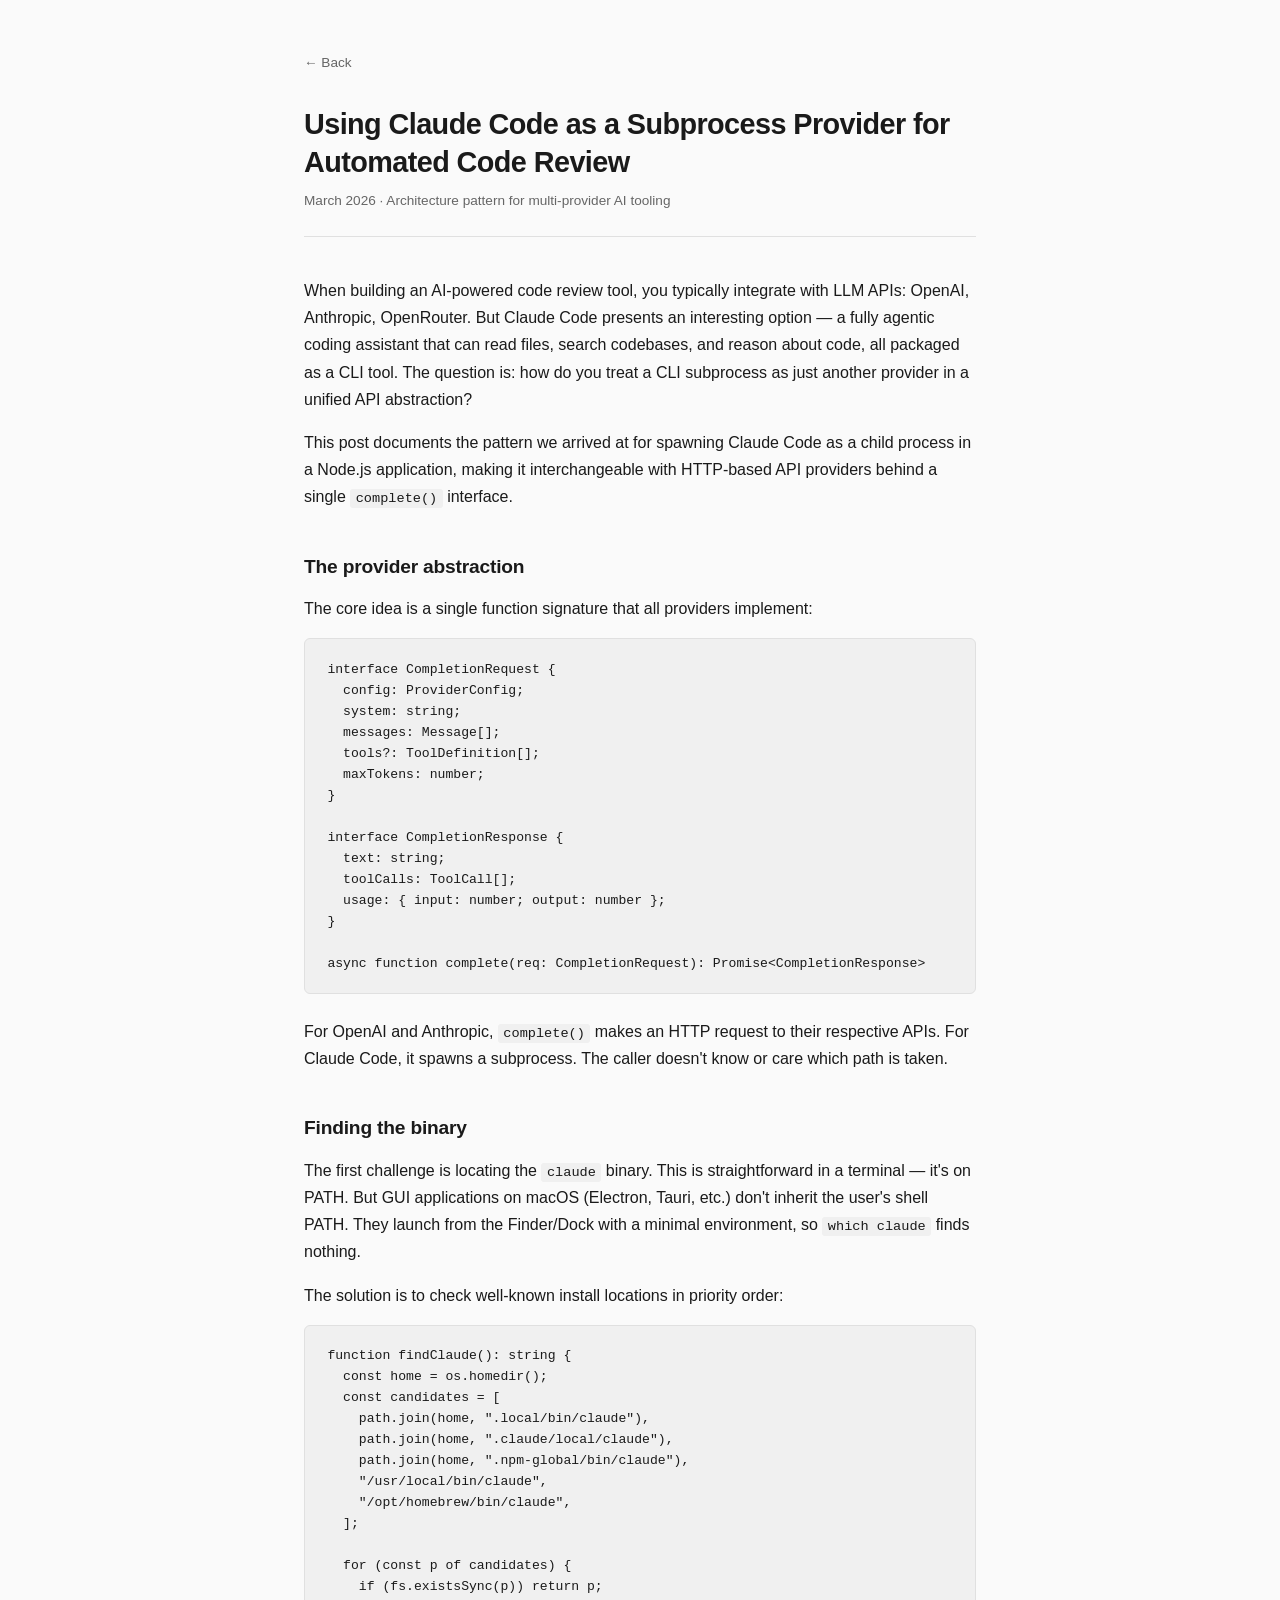
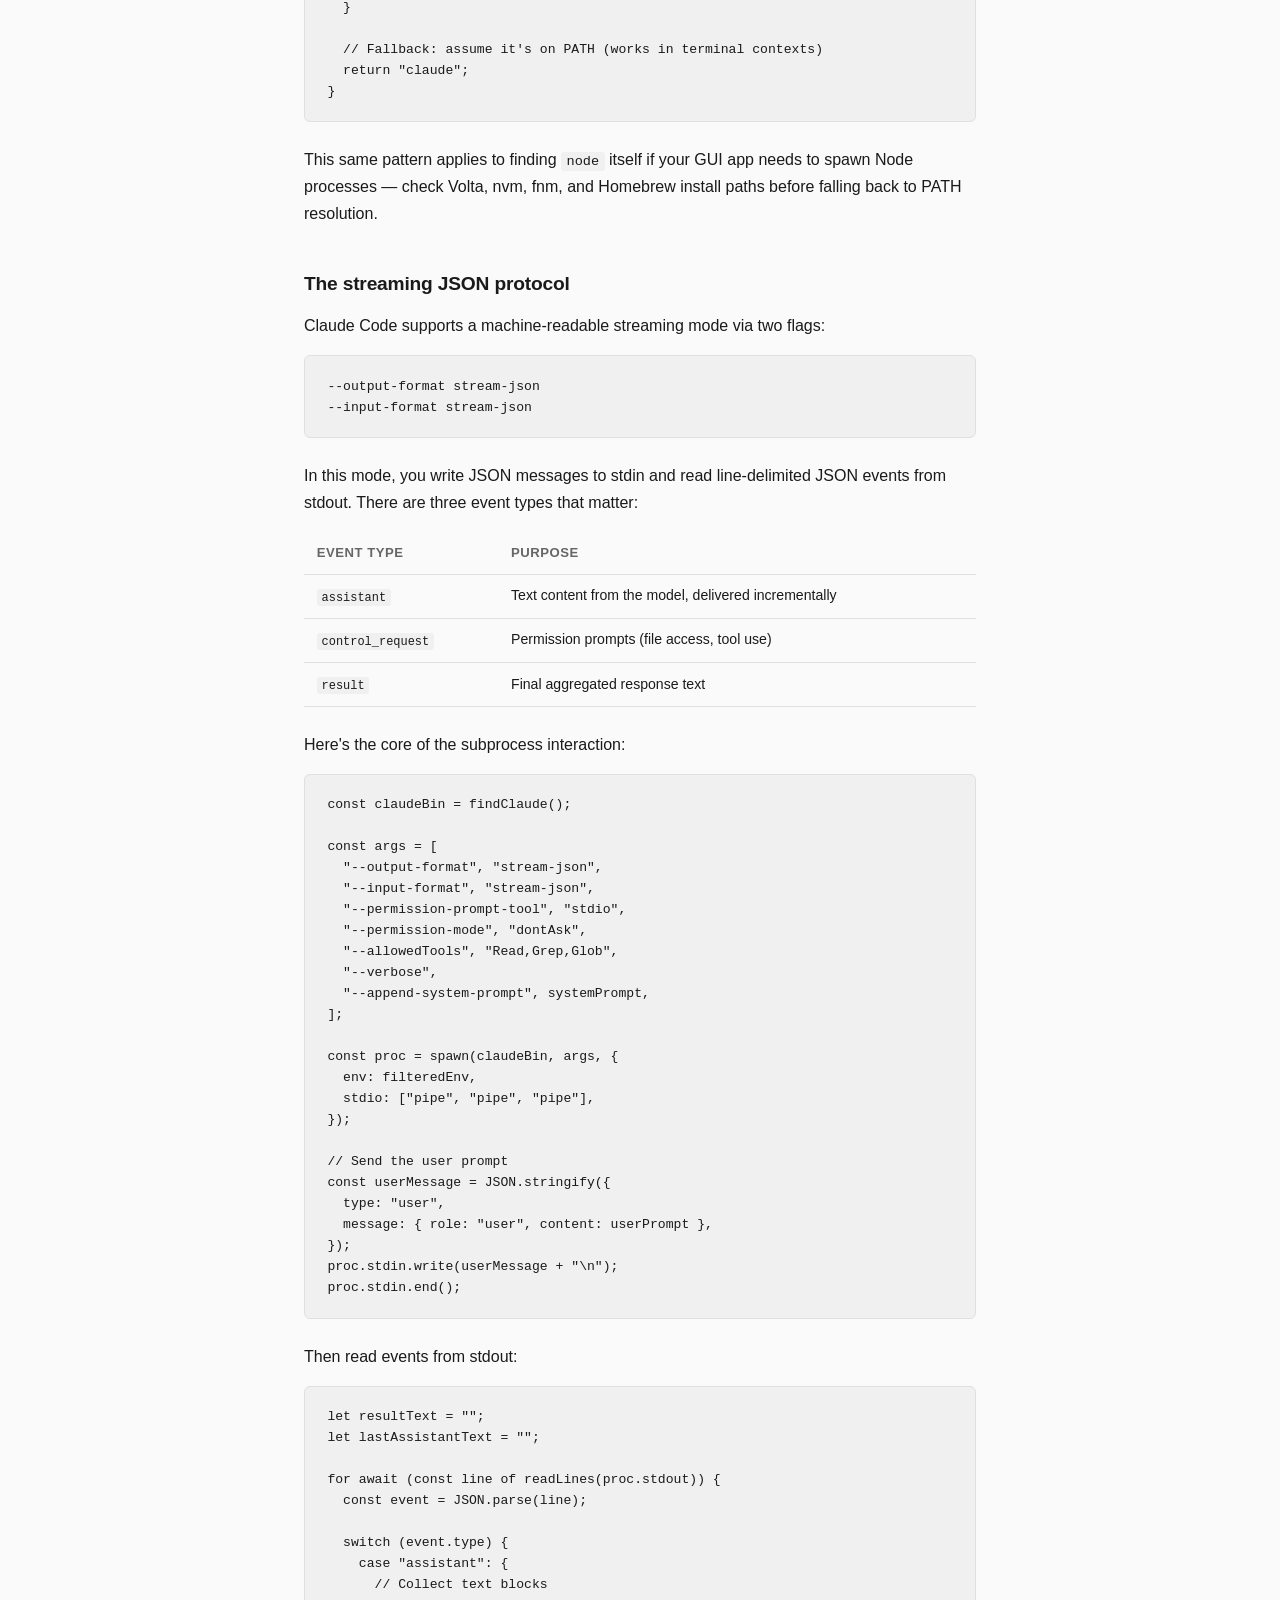
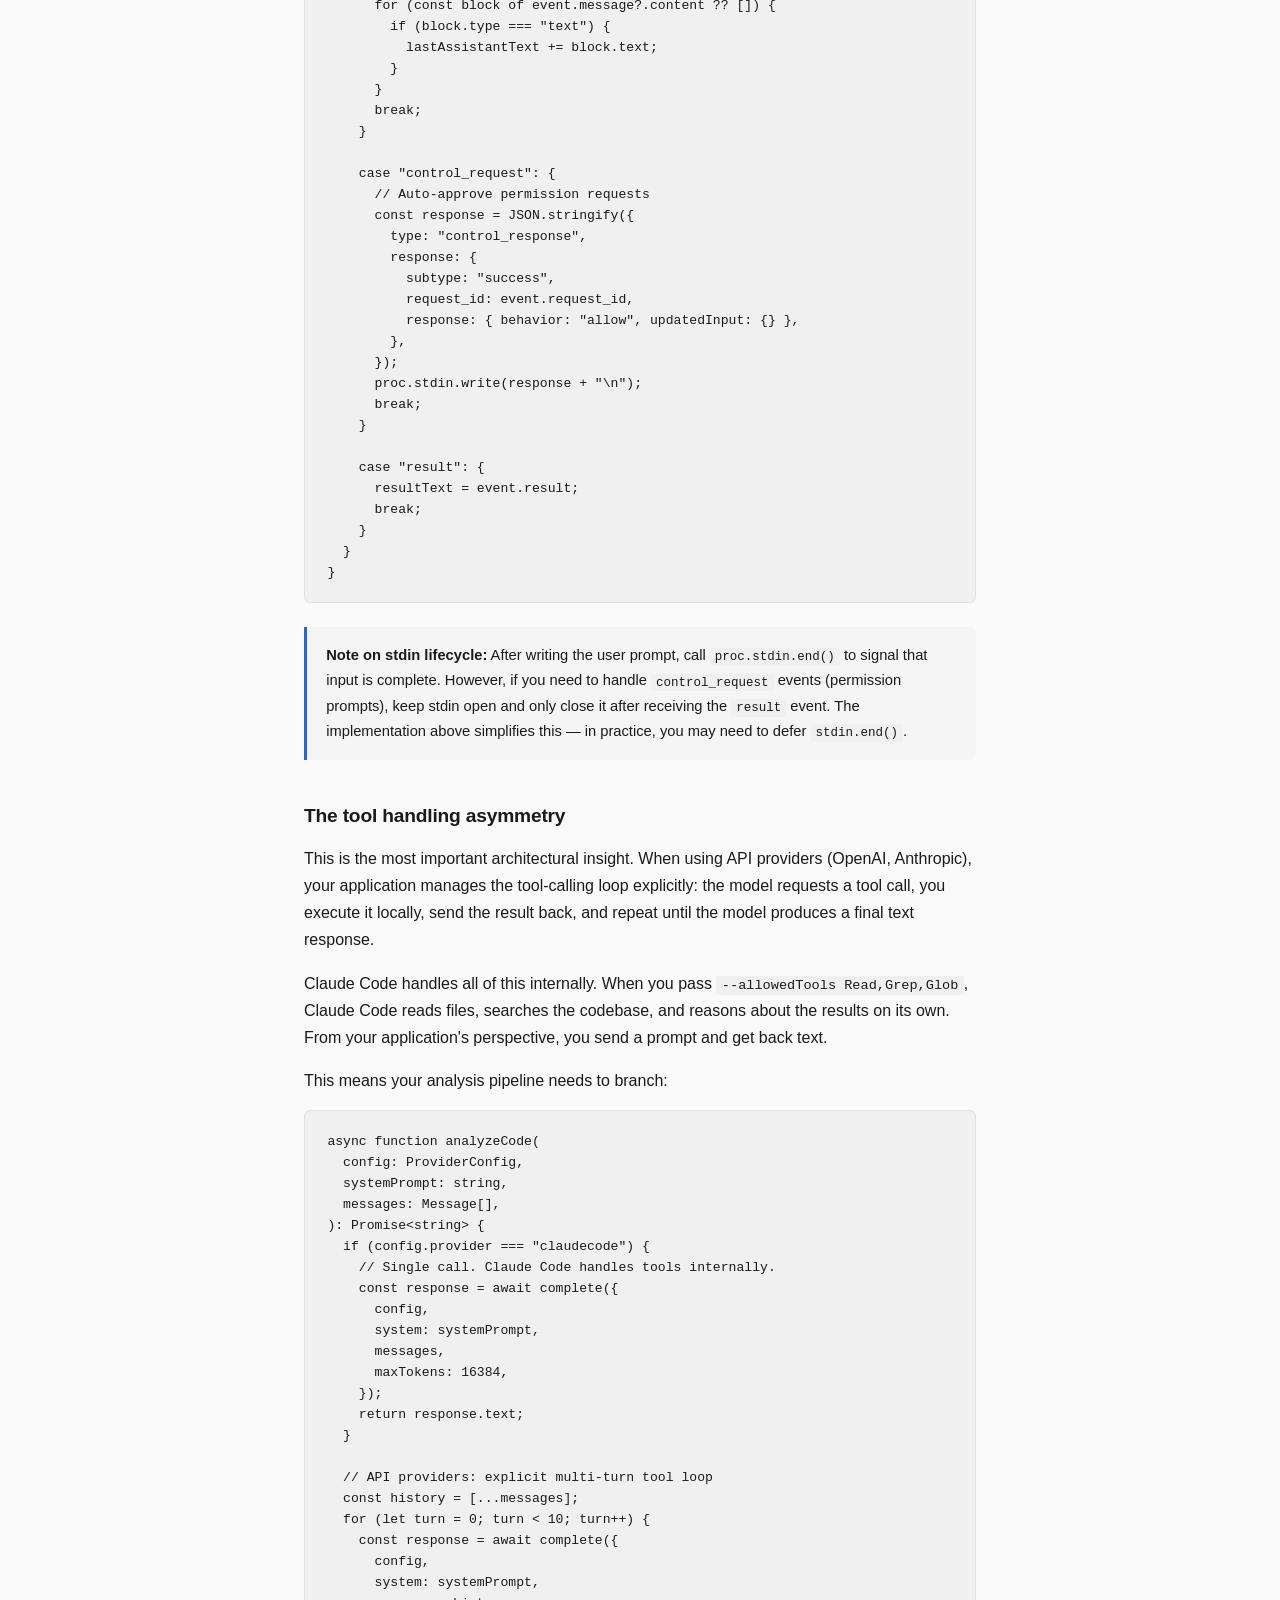
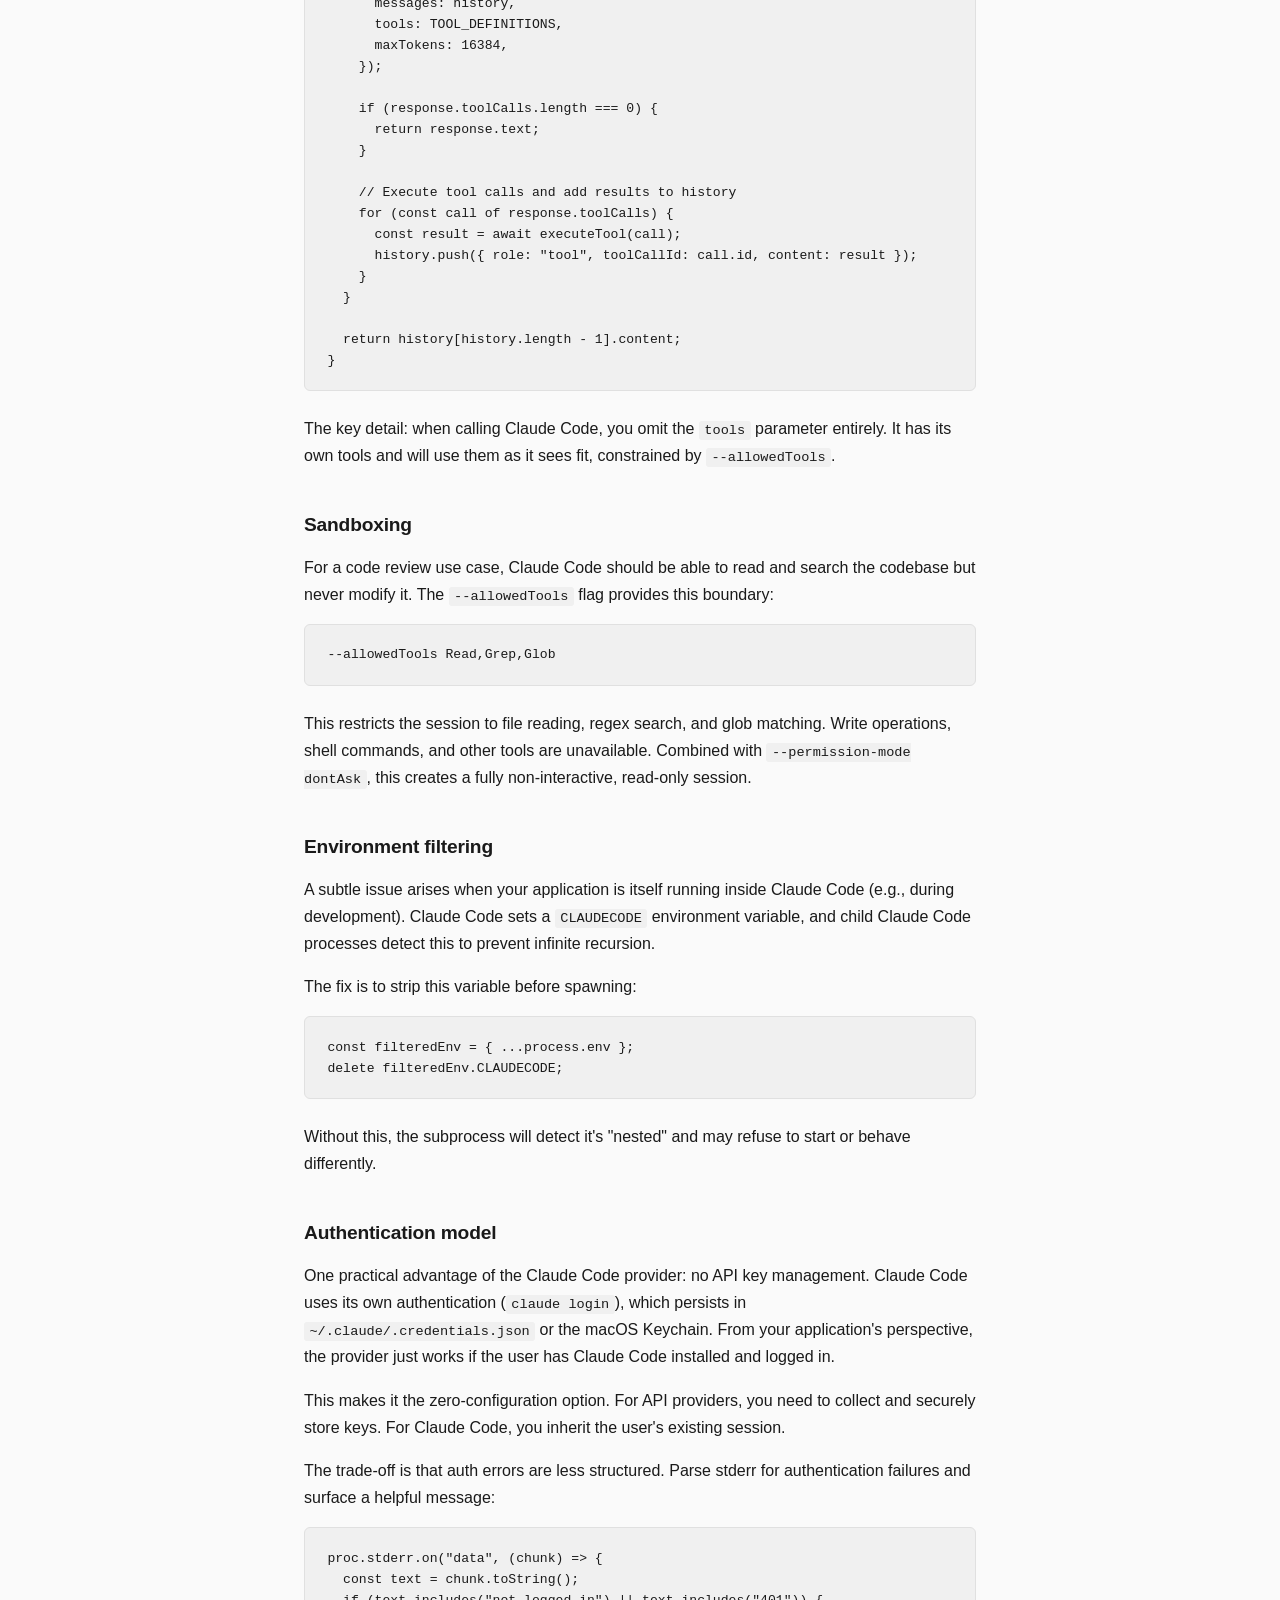
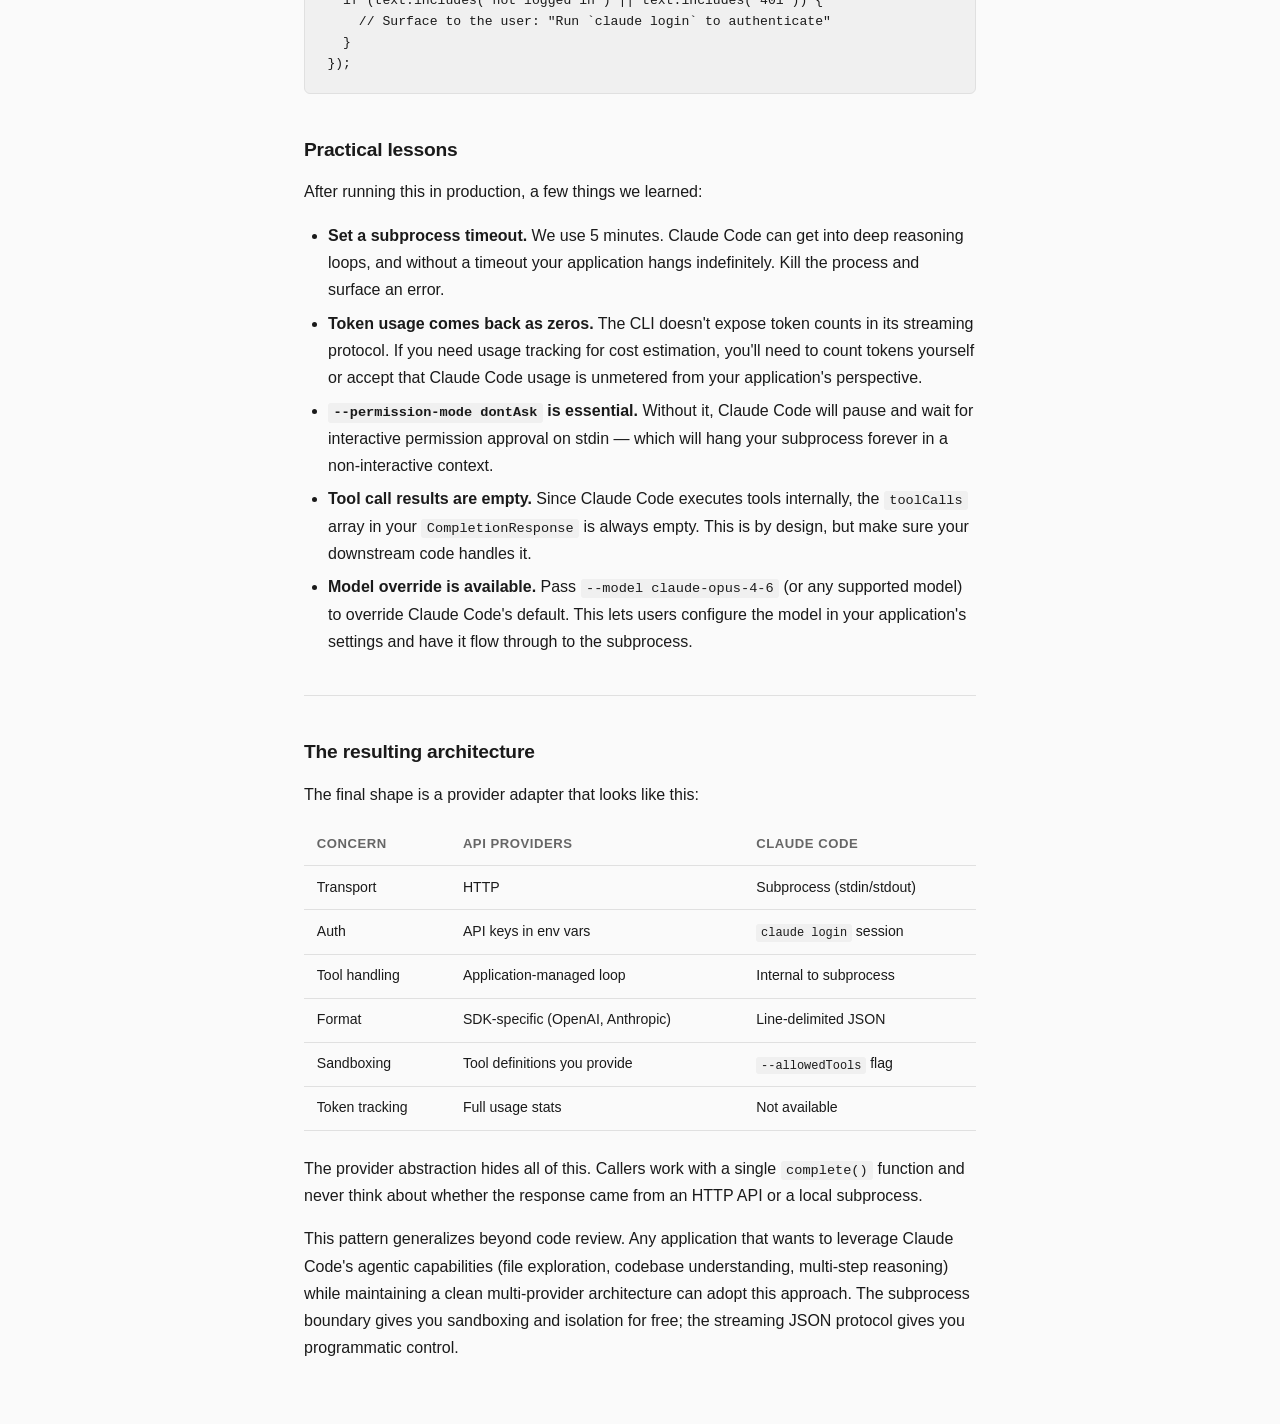
==== claude-code-subprocess-provider.html @ 0f5255dd "feat: add Claude Code subprocess provider research post" ====
<!DOCTYPE html>
<html lang="en">
<head>
<meta charset="UTF-8">
<meta name="viewport" content="width=device-width, initial-scale=1.0">
<title>Using Claude Code as a Subprocess Provider for Automated Code Review</title>
<style>
  :root {
    --bg: #fafafa;
    --fg: #1a1a1a;
    --muted: #666;
    --border: #e0e0e0;
    --code-bg: #f0f0f0;
    --accent: #2563eb;
    --block-bg: #f5f5f5;
  }
  @media (prefers-color-scheme: dark) {
    :root {
      --bg: #111;
      --fg: #e0e0e0;
      --muted: #999;
      --border: #333;
      --code-bg: #1a1a1a;
      --accent: #60a5fa;
      --block-bg: #181818;
    }
  }
  * { margin: 0; padding: 0; box-sizing: border-box; }
  body {
    font-family: -apple-system, BlinkMacSystemFont, "Segoe UI", Roboto, "Helvetica Neue", sans-serif;
    background: var(--bg);
    color: var(--fg);
    line-height: 1.7;
    padding: 3rem 1.5rem;
    max-width: 720px;
    margin: 0 auto;
  }
  h1 {
    font-size: 1.8rem;
    font-weight: 700;
    letter-spacing: -0.02em;
    margin-bottom: 0.5rem;
    line-height: 1.3;
  }
  .meta {
    color: var(--muted);
    font-size: 0.85rem;
    margin-bottom: 2.5rem;
    padding-bottom: 1.5rem;
    border-bottom: 1px solid var(--border);
  }
  h2 {
    font-size: 1.2rem;
    font-weight: 600;
    margin-top: 2.5rem;
    margin-bottom: 0.75rem;
    letter-spacing: -0.01em;
  }
  p {
    margin-bottom: 1rem;
    color: var(--fg);
  }
  a { color: var(--accent); text-decoration: none; }
  a:hover { text-decoration: underline; }
  code {
    font-family: "SF Mono", "Fira Code", "Fira Mono", Menlo, Consolas, monospace;
    font-size: 0.85em;
    background: var(--code-bg);
    padding: 0.15em 0.4em;
    border-radius: 3px;
  }
  pre {
    background: var(--code-bg);
    border: 1px solid var(--border);
    border-radius: 6px;
    padding: 1.2rem 1.4rem;
    overflow-x: auto;
    margin: 1rem 0 1.5rem;
    font-size: 0.82rem;
    line-height: 1.6;
  }
  pre code {
    background: none;
    padding: 0;
    font-size: inherit;
  }
  .callout {
    background: var(--block-bg);
    border-left: 3px solid var(--accent);
    padding: 1rem 1.2rem;
    margin: 1.5rem 0;
    border-radius: 0 6px 6px 0;
    font-size: 0.92rem;
  }
  .callout p:last-child { margin-bottom: 0; }
  ul, ol {
    margin: 0.5rem 0 1.5rem 1.5rem;
  }
  li {
    margin-bottom: 0.4rem;
  }
  table {
    width: 100%;
    border-collapse: collapse;
    margin: 1rem 0 1.5rem;
    font-size: 0.88rem;
  }
  th, td {
    text-align: left;
    padding: 0.6rem 0.8rem;
    border-bottom: 1px solid var(--border);
  }
  th {
    font-weight: 600;
    font-size: 0.82rem;
    text-transform: uppercase;
    letter-spacing: 0.04em;
    color: var(--muted);
  }
  .back {
    display: inline-block;
    margin-bottom: 2rem;
    color: var(--muted);
    font-size: 0.85rem;
  }
  .back:hover { color: var(--fg); }
  hr {
    border: none;
    border-top: 1px solid var(--border);
    margin: 2.5rem 0;
  }
</style>
</head>
<body>

<a href="/" class="back">&larr; Back</a>

<h1>Using Claude Code as a Subprocess Provider for Automated Code Review</h1>
<div class="meta">March 2026 &middot; Architecture pattern for multi-provider AI tooling</div>

<p>When building an AI-powered code review tool, you typically integrate with LLM APIs: OpenAI, Anthropic, OpenRouter. But Claude Code presents an interesting option &mdash; a fully agentic coding assistant that can read files, search codebases, and reason about code, all packaged as a CLI tool. The question is: how do you treat a CLI subprocess as just another provider in a unified API abstraction?</p>

<p>This post documents the pattern we arrived at for spawning Claude Code as a child process in a Node.js application, making it interchangeable with HTTP-based API providers behind a single <code>complete()</code> interface.</p>

<h2>The provider abstraction</h2>

<p>The core idea is a single function signature that all providers implement:</p>

<pre><code>interface CompletionRequest {
  config: ProviderConfig;
  system: string;
  messages: Message[];
  tools?: ToolDefinition[];
  maxTokens: number;
}

interface CompletionResponse {
  text: string;
  toolCalls: ToolCall[];
  usage: { input: number; output: number };
}

async function complete(req: CompletionRequest): Promise&lt;CompletionResponse&gt;</code></pre>

<p>For OpenAI and Anthropic, <code>complete()</code> makes an HTTP request to their respective APIs. For Claude Code, it spawns a subprocess. The caller doesn't know or care which path is taken.</p>

<h2>Finding the binary</h2>

<p>The first challenge is locating the <code>claude</code> binary. This is straightforward in a terminal &mdash; it's on PATH. But GUI applications on macOS (Electron, Tauri, etc.) don't inherit the user's shell PATH. They launch from the Finder/Dock with a minimal environment, so <code>which claude</code> finds nothing.</p>

<p>The solution is to check well-known install locations in priority order:</p>

<pre><code>function findClaude(): string {
  const home = os.homedir();
  const candidates = [
    path.join(home, ".local/bin/claude"),
    path.join(home, ".claude/local/claude"),
    path.join(home, ".npm-global/bin/claude"),
    "/usr/local/bin/claude",
    "/opt/homebrew/bin/claude",
  ];

  for (const p of candidates) {
    if (fs.existsSync(p)) return p;
  }

  // Fallback: assume it's on PATH (works in terminal contexts)
  return "claude";
}</code></pre>

<p>This same pattern applies to finding <code>node</code> itself if your GUI app needs to spawn Node processes &mdash; check Volta, nvm, fnm, and Homebrew install paths before falling back to PATH resolution.</p>

<h2>The streaming JSON protocol</h2>

<p>Claude Code supports a machine-readable streaming mode via two flags:</p>

<pre><code>--output-format stream-json
--input-format stream-json</code></pre>

<p>In this mode, you write JSON messages to stdin and read line-delimited JSON events from stdout. There are three event types that matter:</p>

<table>
  <tr><th>Event type</th><th>Purpose</th></tr>
  <tr><td><code>assistant</code></td><td>Text content from the model, delivered incrementally</td></tr>
  <tr><td><code>control_request</code></td><td>Permission prompts (file access, tool use)</td></tr>
  <tr><td><code>result</code></td><td>Final aggregated response text</td></tr>
</table>

<p>Here's the core of the subprocess interaction:</p>

<pre><code>const claudeBin = findClaude();

const args = [
  "--output-format", "stream-json",
  "--input-format", "stream-json",
  "--permission-prompt-tool", "stdio",
  "--permission-mode", "dontAsk",
  "--allowedTools", "Read,Grep,Glob",
  "--verbose",
  "--append-system-prompt", systemPrompt,
];

const proc = spawn(claudeBin, args, {
  env: filteredEnv,
  stdio: ["pipe", "pipe", "pipe"],
});

// Send the user prompt
const userMessage = JSON.stringify({
  type: "user",
  message: { role: "user", content: userPrompt },
});
proc.stdin.write(userMessage + "\n");
proc.stdin.end();</code></pre>

<p>Then read events from stdout:</p>

<pre><code>let resultText = "";
let lastAssistantText = "";

for await (const line of readLines(proc.stdout)) {
  const event = JSON.parse(line);

  switch (event.type) {
    case "assistant": {
      // Collect text blocks
      for (const block of event.message?.content ?? []) {
        if (block.type === "text") {
          lastAssistantText += block.text;
        }
      }
      break;
    }

    case "control_request": {
      // Auto-approve permission requests
      const response = JSON.stringify({
        type: "control_response",
        response: {
          subtype: "success",
          request_id: event.request_id,
          response: { behavior: "allow", updatedInput: {} },
        },
      });
      proc.stdin.write(response + "\n");
      break;
    }

    case "result": {
      resultText = event.result;
      break;
    }
  }
}</code></pre>

<div class="callout">
<p><strong>Note on stdin lifecycle:</strong> After writing the user prompt, call <code>proc.stdin.end()</code> to signal that input is complete. However, if you need to handle <code>control_request</code> events (permission prompts), keep stdin open and only close it after receiving the <code>result</code> event. The implementation above simplifies this &mdash; in practice, you may need to defer <code>stdin.end()</code>.</p>
</div>

<h2>The tool handling asymmetry</h2>

<p>This is the most important architectural insight. When using API providers (OpenAI, Anthropic), your application manages the tool-calling loop explicitly: the model requests a tool call, you execute it locally, send the result back, and repeat until the model produces a final text response.</p>

<p>Claude Code handles all of this internally. When you pass <code>--allowedTools Read,Grep,Glob</code>, Claude Code reads files, searches the codebase, and reasons about the results on its own. From your application's perspective, you send a prompt and get back text.</p>

<p>This means your analysis pipeline needs to branch:</p>

<pre><code>async function analyzeCode(
  config: ProviderConfig,
  systemPrompt: string,
  messages: Message[],
): Promise&lt;string&gt; {
  if (config.provider === "claudecode") {
    // Single call. Claude Code handles tools internally.
    const response = await complete({
      config,
      system: systemPrompt,
      messages,
      maxTokens: 16384,
    });
    return response.text;
  }

  // API providers: explicit multi-turn tool loop
  const history = [...messages];
  for (let turn = 0; turn &lt; 10; turn++) {
    const response = await complete({
      config,
      system: systemPrompt,
      messages: history,
      tools: TOOL_DEFINITIONS,
      maxTokens: 16384,
    });

    if (response.toolCalls.length === 0) {
      return response.text;
    }

    // Execute tool calls and add results to history
    for (const call of response.toolCalls) {
      const result = await executeTool(call);
      history.push({ role: "tool", toolCallId: call.id, content: result });
    }
  }

  return history[history.length - 1].content;
}</code></pre>

<p>The key detail: when calling Claude Code, you omit the <code>tools</code> parameter entirely. It has its own tools and will use them as it sees fit, constrained by <code>--allowedTools</code>.</p>

<h2>Sandboxing</h2>

<p>For a code review use case, Claude Code should be able to read and search the codebase but never modify it. The <code>--allowedTools</code> flag provides this boundary:</p>

<pre><code>--allowedTools Read,Grep,Glob</code></pre>

<p>This restricts the session to file reading, regex search, and glob matching. Write operations, shell commands, and other tools are unavailable. Combined with <code>--permission-mode dontAsk</code>, this creates a fully non-interactive, read-only session.</p>

<h2>Environment filtering</h2>

<p>A subtle issue arises when your application is itself running inside Claude Code (e.g., during development). Claude Code sets a <code>CLAUDECODE</code> environment variable, and child Claude Code processes detect this to prevent infinite recursion.</p>

<p>The fix is to strip this variable before spawning:</p>

<pre><code>const filteredEnv = { ...process.env };
delete filteredEnv.CLAUDECODE;</code></pre>

<p>Without this, the subprocess will detect it's "nested" and may refuse to start or behave differently.</p>

<h2>Authentication model</h2>

<p>One practical advantage of the Claude Code provider: no API key management. Claude Code uses its own authentication (<code>claude login</code>), which persists in <code>~/.claude/.credentials.json</code> or the macOS Keychain. From your application's perspective, the provider just works if the user has Claude Code installed and logged in.</p>

<p>This makes it the zero-configuration option. For API providers, you need to collect and securely store keys. For Claude Code, you inherit the user's existing session.</p>

<p>The trade-off is that auth errors are less structured. Parse stderr for authentication failures and surface a helpful message:</p>

<pre><code>proc.stderr.on("data", (chunk) =&gt; {
  const text = chunk.toString();
  if (text.includes("not logged in") || text.includes("401")) {
    // Surface to the user: "Run `claude login` to authenticate"
  }
});</code></pre>

<h2>Practical lessons</h2>

<p>After running this in production, a few things we learned:</p>

<ul>
<li><strong>Set a subprocess timeout.</strong> We use 5 minutes. Claude Code can get into deep reasoning loops, and without a timeout your application hangs indefinitely. Kill the process and surface an error.</li>

<li><strong>Token usage comes back as zeros.</strong> The CLI doesn't expose token counts in its streaming protocol. If you need usage tracking for cost estimation, you'll need to count tokens yourself or accept that Claude Code usage is unmetered from your application's perspective.</li>

<li><strong><code>--permission-mode dontAsk</code> is essential.</strong> Without it, Claude Code will pause and wait for interactive permission approval on stdin &mdash; which will hang your subprocess forever in a non-interactive context.</li>

<li><strong>Tool call results are empty.</strong> Since Claude Code executes tools internally, the <code>toolCalls</code> array in your <code>CompletionResponse</code> is always empty. This is by design, but make sure your downstream code handles it.</li>

<li><strong>Model override is available.</strong> Pass <code>--model claude-opus-4-6</code> (or any supported model) to override Claude Code's default. This lets users configure the model in your application's settings and have it flow through to the subprocess.</li>
</ul>

<hr>

<h2>The resulting architecture</h2>

<p>The final shape is a provider adapter that looks like this:</p>

<table>
  <tr><th>Concern</th><th>API Providers</th><th>Claude Code</th></tr>
  <tr><td>Transport</td><td>HTTP</td><td>Subprocess (stdin/stdout)</td></tr>
  <tr><td>Auth</td><td>API keys in env vars</td><td><code>claude login</code> session</td></tr>
  <tr><td>Tool handling</td><td>Application-managed loop</td><td>Internal to subprocess</td></tr>
  <tr><td>Format</td><td>SDK-specific (OpenAI, Anthropic)</td><td>Line-delimited JSON</td></tr>
  <tr><td>Sandboxing</td><td>Tool definitions you provide</td><td><code>--allowedTools</code> flag</td></tr>
  <tr><td>Token tracking</td><td>Full usage stats</td><td>Not available</td></tr>
</table>

<p>The provider abstraction hides all of this. Callers work with a single <code>complete()</code> function and never think about whether the response came from an HTTP API or a local subprocess.</p>

<p>This pattern generalizes beyond code review. Any application that wants to leverage Claude Code's agentic capabilities (file exploration, codebase understanding, multi-step reasoning) while maintaining a clean multi-provider architecture can adopt this approach. The subprocess boundary gives you sandboxing and isolation for free; the streaming JSON protocol gives you programmatic control.</p>

</body>
</html>
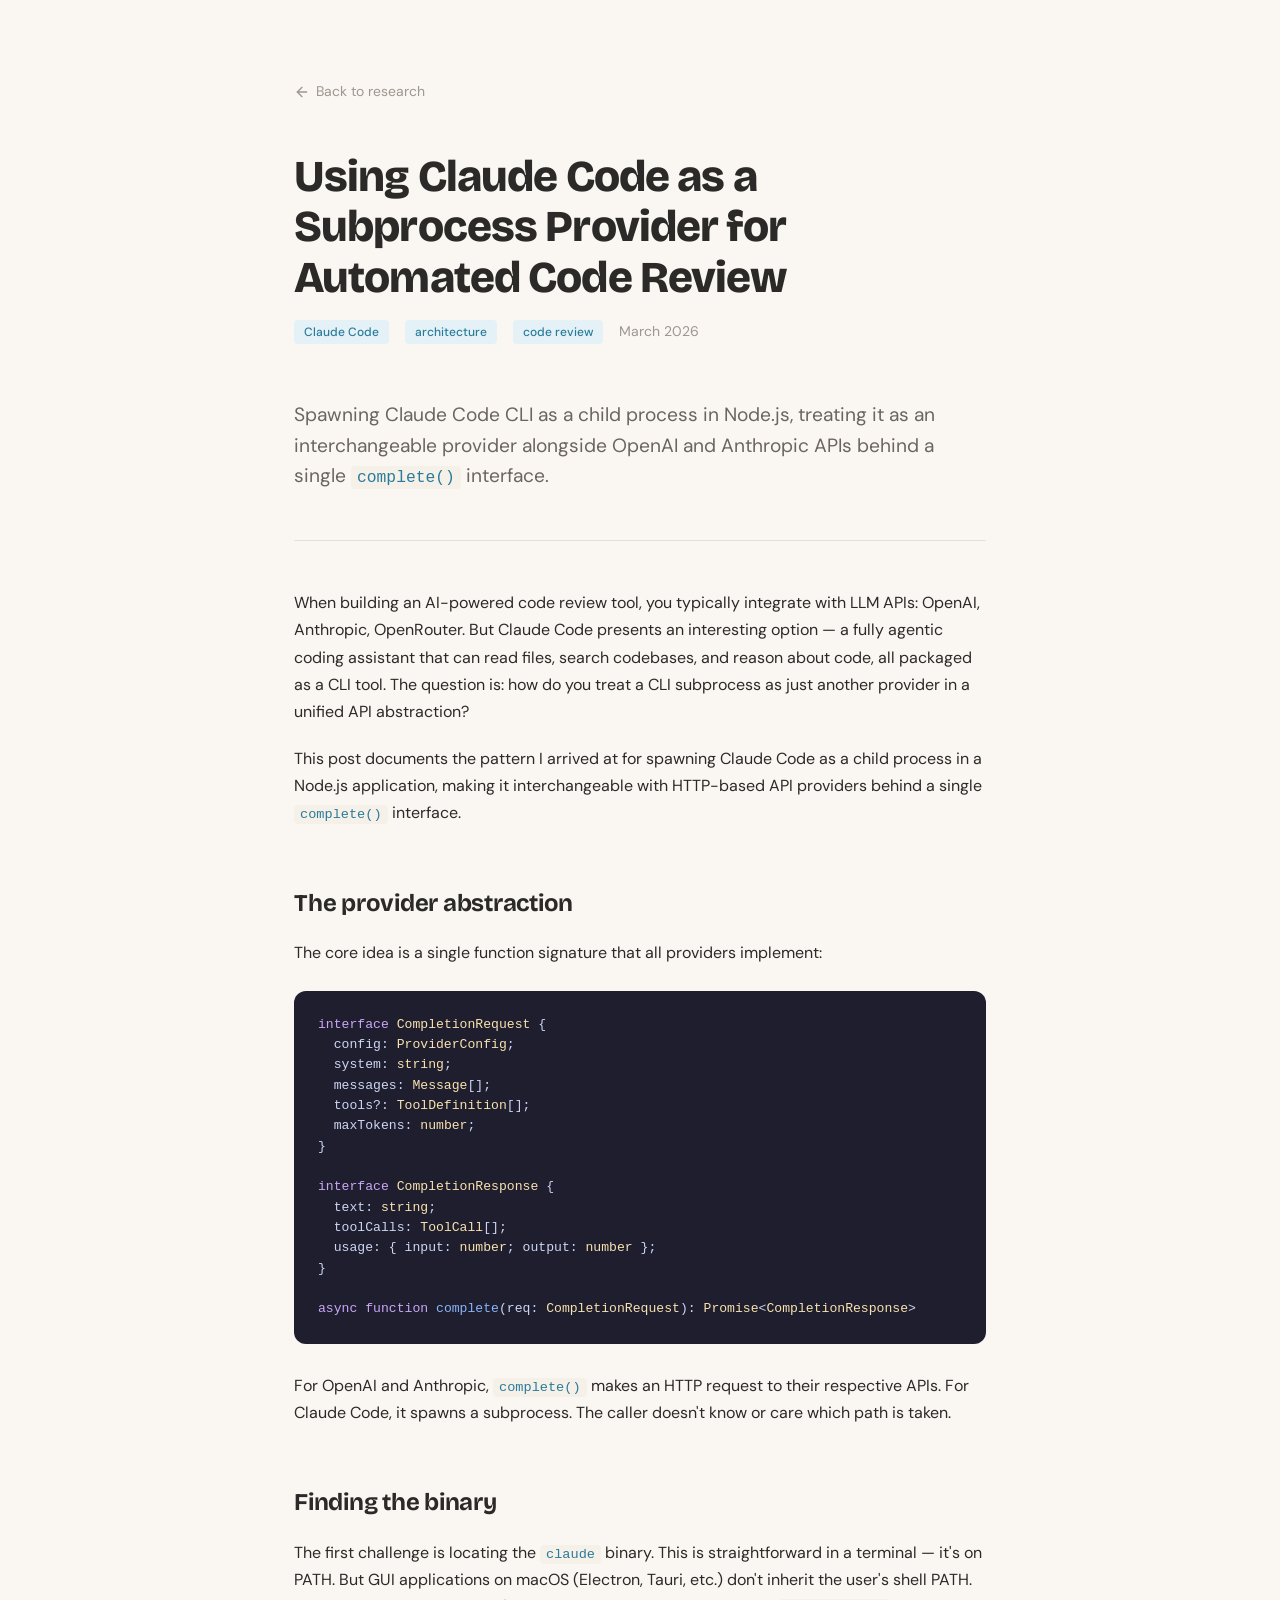
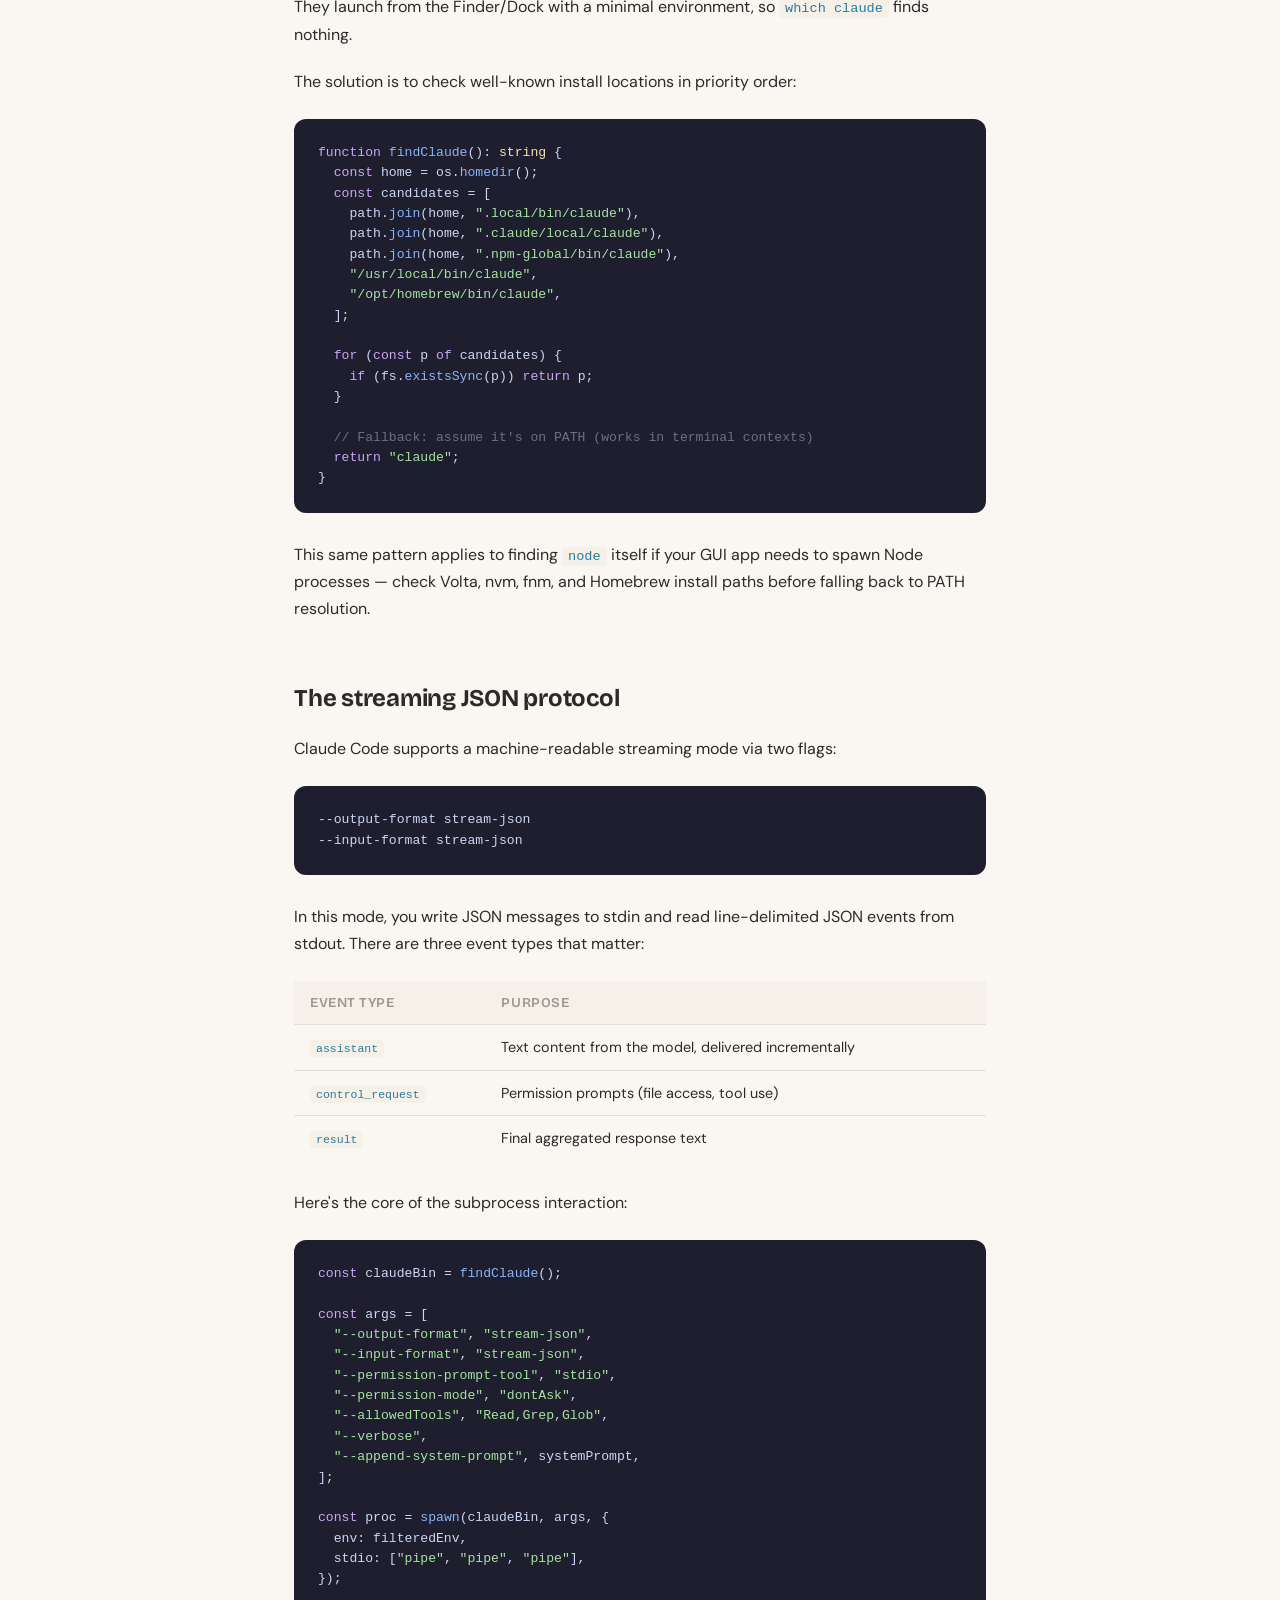
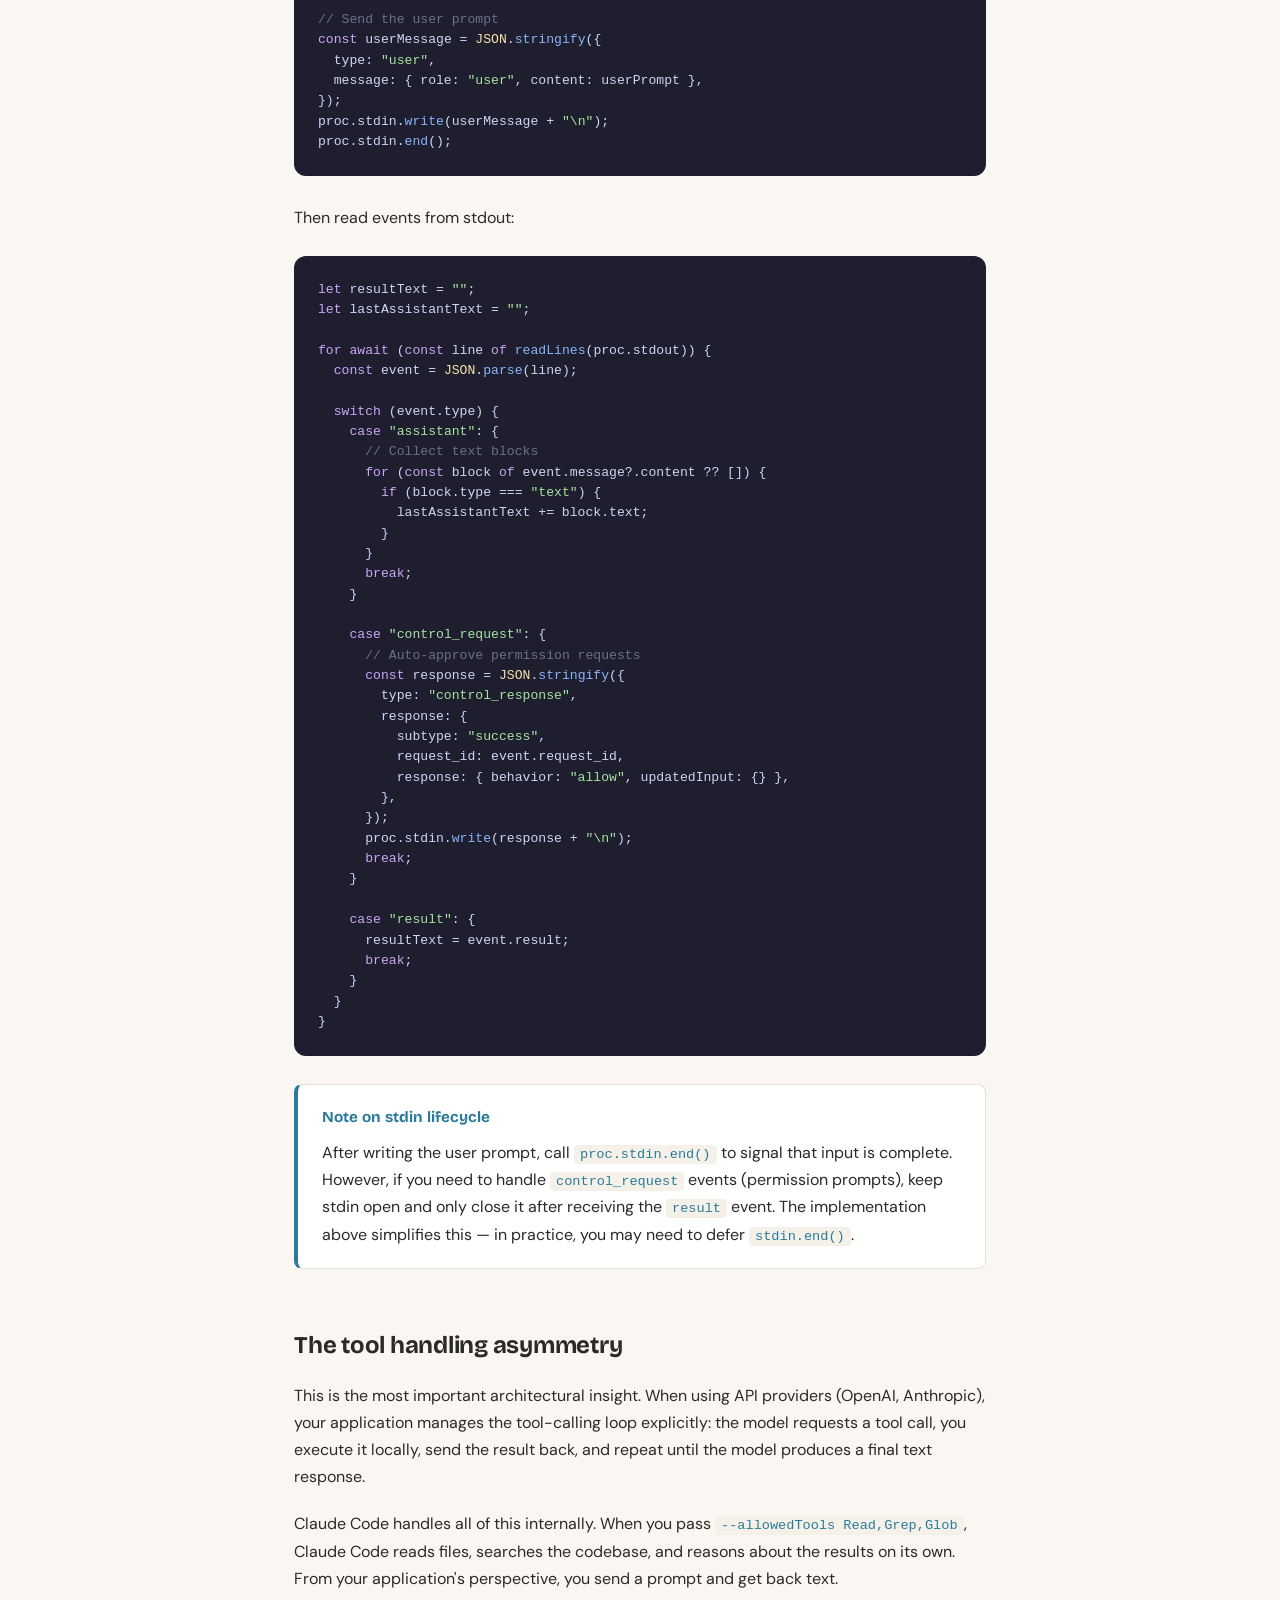
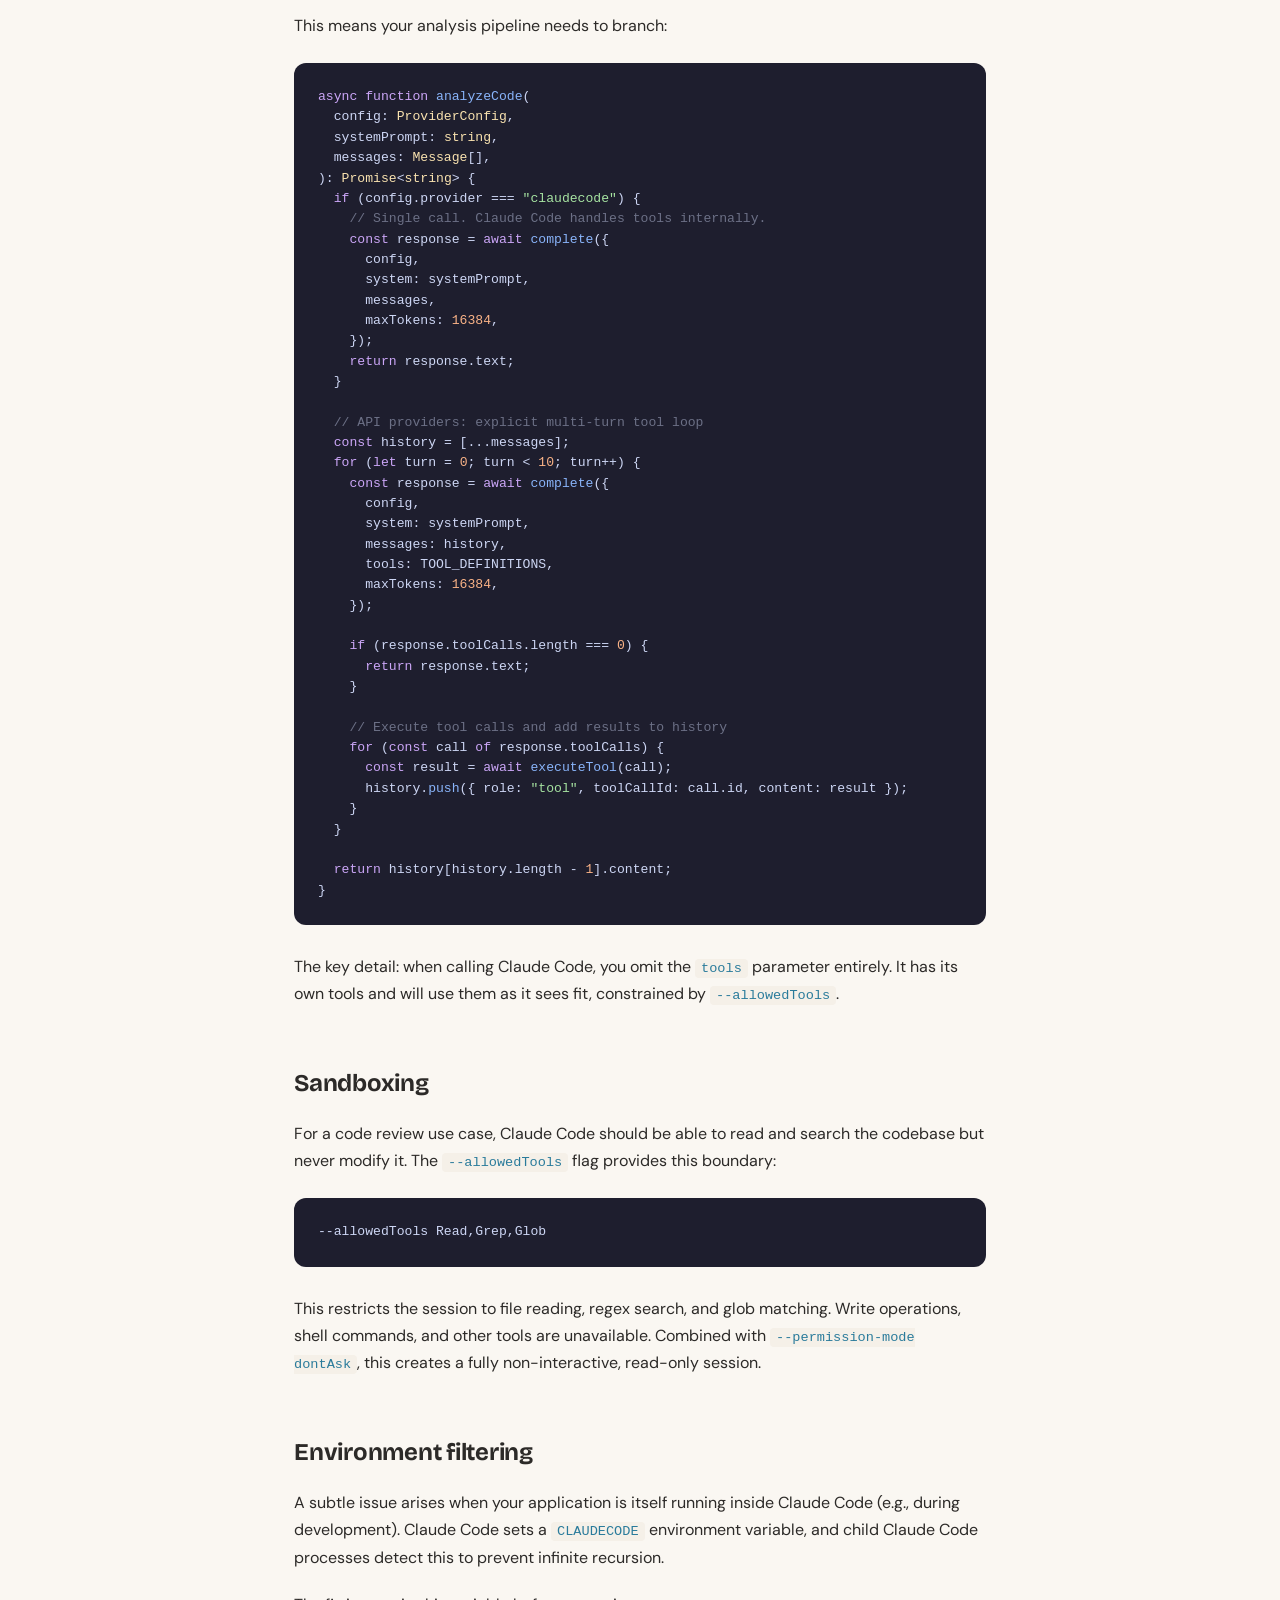
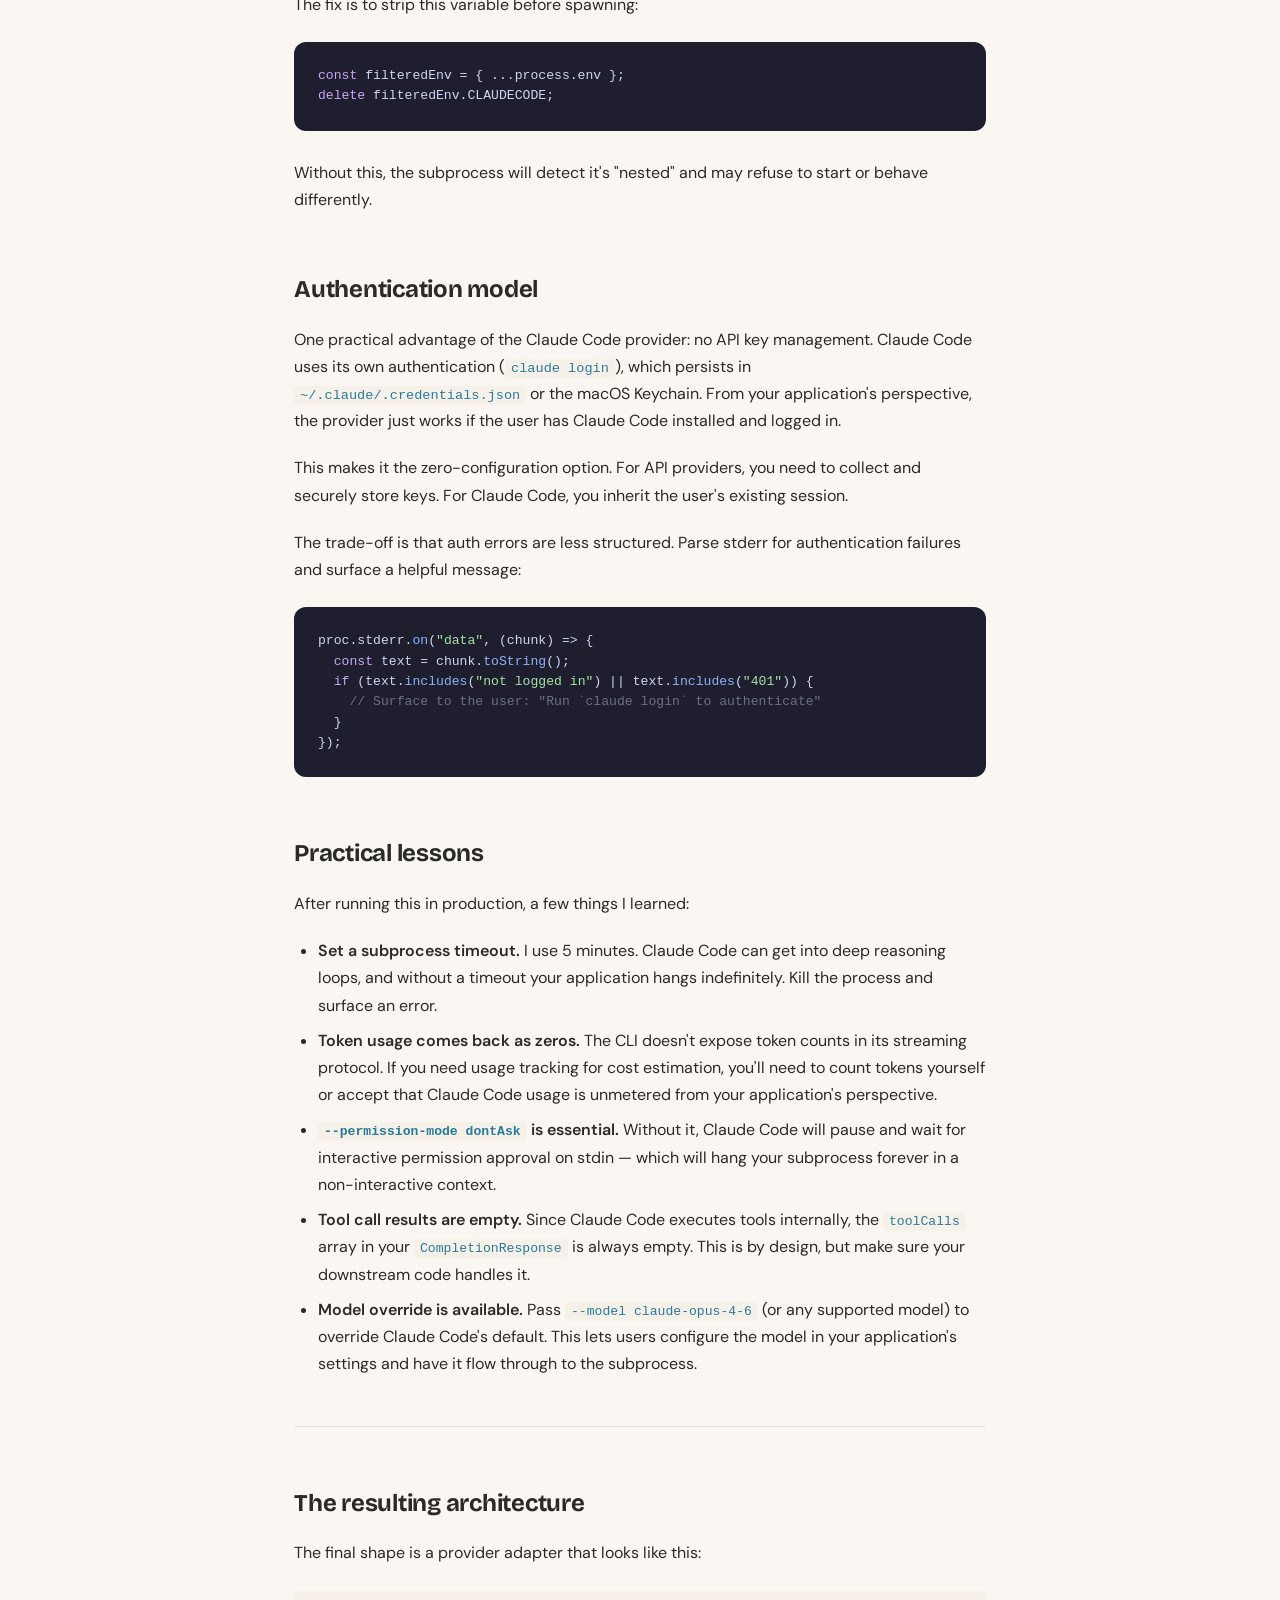
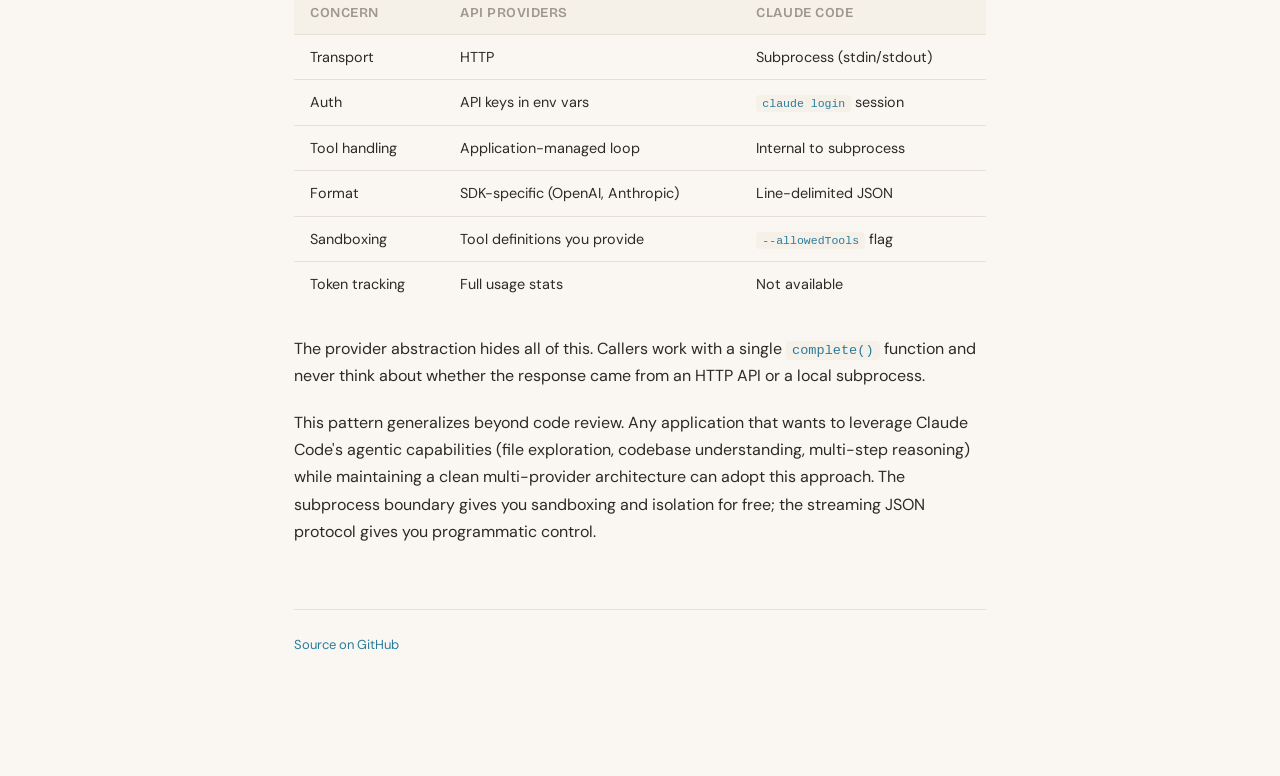
==== commit fc44d712: "refactor: extract shared article.css, update posts to use it, fix we->I" ====
--- a/claude-code-subprocess-provider.html
+++ b/claude-code-subprocess-provider.html
@@ -4,163 +4,54 @@
 <meta charset="UTF-8">
 <meta name="viewport" content="width=device-width, initial-scale=1.0">
 <title>Using Claude Code as a Subprocess Provider for Automated Code Review</title>
-<style>
-  :root {
-    --bg: #fafafa;
-    --fg: #1a1a1a;
-    --muted: #666;
-    --border: #e0e0e0;
-    --code-bg: #f0f0f0;
-    --accent: #2563eb;
-    --block-bg: #f5f5f5;
-  }
-  @media (prefers-color-scheme: dark) {
-    :root {
-      --bg: #111;
-      --fg: #e0e0e0;
-      --muted: #999;
-      --border: #333;
-      --code-bg: #1a1a1a;
-      --accent: #60a5fa;
-      --block-bg: #181818;
-    }
-  }
-  * { margin: 0; padding: 0; box-sizing: border-box; }
-  body {
-    font-family: -apple-system, BlinkMacSystemFont, "Segoe UI", Roboto, "Helvetica Neue", sans-serif;
-    background: var(--bg);
-    color: var(--fg);
-    line-height: 1.7;
-    padding: 3rem 1.5rem;
-    max-width: 720px;
-    margin: 0 auto;
-  }
-  h1 {
-    font-size: 1.8rem;
-    font-weight: 700;
-    letter-spacing: -0.02em;
-    margin-bottom: 0.5rem;
-    line-height: 1.3;
-  }
-  .meta {
-    color: var(--muted);
-    font-size: 0.85rem;
-    margin-bottom: 2.5rem;
-    padding-bottom: 1.5rem;
-    border-bottom: 1px solid var(--border);
-  }
-  h2 {
-    font-size: 1.2rem;
-    font-weight: 600;
-    margin-top: 2.5rem;
-    margin-bottom: 0.75rem;
-    letter-spacing: -0.01em;
-  }
-  p {
-    margin-bottom: 1rem;
-    color: var(--fg);
-  }
-  a { color: var(--accent); text-decoration: none; }
-  a:hover { text-decoration: underline; }
-  code {
-    font-family: "SF Mono", "Fira Code", "Fira Mono", Menlo, Consolas, monospace;
-    font-size: 0.85em;
-    background: var(--code-bg);
-    padding: 0.15em 0.4em;
-    border-radius: 3px;
-  }
-  pre {
-    background: var(--code-bg);
-    border: 1px solid var(--border);
-    border-radius: 6px;
-    padding: 1.2rem 1.4rem;
-    overflow-x: auto;
-    margin: 1rem 0 1.5rem;
-    font-size: 0.82rem;
-    line-height: 1.6;
-  }
-  pre code {
-    background: none;
-    padding: 0;
-    font-size: inherit;
-  }
-  .callout {
-    background: var(--block-bg);
-    border-left: 3px solid var(--accent);
-    padding: 1rem 1.2rem;
-    margin: 1.5rem 0;
-    border-radius: 0 6px 6px 0;
-    font-size: 0.92rem;
-  }
-  .callout p:last-child { margin-bottom: 0; }
-  ul, ol {
-    margin: 0.5rem 0 1.5rem 1.5rem;
-  }
-  li {
-    margin-bottom: 0.4rem;
-  }
-  table {
-    width: 100%;
-    border-collapse: collapse;
-    margin: 1rem 0 1.5rem;
-    font-size: 0.88rem;
-  }
-  th, td {
-    text-align: left;
-    padding: 0.6rem 0.8rem;
-    border-bottom: 1px solid var(--border);
-  }
-  th {
-    font-weight: 600;
-    font-size: 0.82rem;
-    text-transform: uppercase;
-    letter-spacing: 0.04em;
-    color: var(--muted);
-  }
-  .back {
-    display: inline-block;
-    margin-bottom: 2rem;
-    color: var(--muted);
-    font-size: 0.85rem;
-  }
-  .back:hover { color: var(--fg); }
-  hr {
-    border: none;
-    border-top: 1px solid var(--border);
-    margin: 2.5rem 0;
-  }
-</style>
+<link rel="preconnect" href="https://fonts.googleapis.com">
+<link rel="preconnect" href="https://fonts.gstatic.com" crossorigin>
+<link href="https://fonts.googleapis.com/css2?family=Bricolage+Grotesque:opsz,wght@12..96,400;12..96,600;12..96,700;12..96,800&family=DM+Sans:ital,opsz,wght@0,9..40,300;0,9..40,400;0,9..40,500;0,9..40,600;0,9..40,700;1,9..40,400;1,9..40,500&family=JetBrains+Mono:wght@400;500;600&display=swap" rel="stylesheet">
+<link rel="stylesheet" href="article.css">
 </head>
 <body>
-
-<a href="/" class="back">&larr; Back</a>
-
-<h1>Using Claude Code as a Subprocess Provider for Automated Code Review</h1>
-<div class="meta">March 2026 &middot; Architecture pattern for multi-provider AI tooling</div>
+<div class="container">
+
+<a class="back" href="/">
+  <svg xmlns="http://www.w3.org/2000/svg" viewBox="0 0 24 24" fill="none" stroke="currentColor" stroke-width="2" stroke-linecap="round" stroke-linejoin="round"><path d="M19 12H5"/><path d="M12 19l-7-7 7-7"/></svg>
+  Back to research
+</a>
+
+<header class="article-header">
+  <h1>Using Claude Code as a Subprocess Provider for Automated Code Review</h1>
+  <div class="article-meta">
+    <span class="tag">Claude Code</span>
+    <span class="tag">architecture</span>
+    <span class="tag">code review</span>
+    <span>March 2026</span>
+  </div>
+</header>
+
+<p class="lede">Spawning Claude Code CLI as a child process in Node.js, treating it as an interchangeable provider alongside OpenAI and Anthropic APIs behind a single <code>complete()</code> interface.</p>
 
 <p>When building an AI-powered code review tool, you typically integrate with LLM APIs: OpenAI, Anthropic, OpenRouter. But Claude Code presents an interesting option &mdash; a fully agentic coding assistant that can read files, search codebases, and reason about code, all packaged as a CLI tool. The question is: how do you treat a CLI subprocess as just another provider in a unified API abstraction?</p>
 
-<p>This post documents the pattern we arrived at for spawning Claude Code as a child process in a Node.js application, making it interchangeable with HTTP-based API providers behind a single <code>complete()</code> interface.</p>
+<p>This post documents the pattern I arrived at for spawning Claude Code as a child process in a Node.js application, making it interchangeable with HTTP-based API providers behind a single <code>complete()</code> interface.</p>
 
 <h2>The provider abstraction</h2>
 
 <p>The core idea is a single function signature that all providers implement:</p>
 
-<pre><code>interface CompletionRequest {
-  config: ProviderConfig;
-  system: string;
-  messages: Message[];
-  tools?: ToolDefinition[];
-  maxTokens: number;
+<pre><code><span class="kw">interface</span> <span class="ty">CompletionRequest</span> {
+  config: <span class="ty">ProviderConfig</span>;
+  system: <span class="ty">string</span>;
+  messages: <span class="ty">Message</span>[];
+  tools?: <span class="ty">ToolDefinition</span>[];
+  maxTokens: <span class="ty">number</span>;
 }
 
-interface CompletionResponse {
-  text: string;
-  toolCalls: ToolCall[];
-  usage: { input: number; output: number };
+<span class="kw">interface</span> <span class="ty">CompletionResponse</span> {
+  text: <span class="ty">string</span>;
+  toolCalls: <span class="ty">ToolCall</span>[];
+  usage: { input: <span class="ty">number</span>; output: <span class="ty">number</span> };
 }
 
-async function complete(req: CompletionRequest): Promise&lt;CompletionResponse&gt;</code></pre>
+<span class="kw">async function</span> <span class="fn">complete</span>(req: <span class="ty">CompletionRequest</span>): <span class="ty">Promise</span>&lt;<span class="ty">CompletionResponse</span>&gt;</code></pre>
 
 <p>For OpenAI and Anthropic, <code>complete()</code> makes an HTTP request to their respective APIs. For Claude Code, it spawns a subprocess. The caller doesn't know or care which path is taken.</p>
 
@@ -170,22 +61,22 @@
 
 <p>The solution is to check well-known install locations in priority order:</p>
 
-<pre><code>function findClaude(): string {
-  const home = os.homedir();
-  const candidates = [
-    path.join(home, ".local/bin/claude"),
-    path.join(home, ".claude/local/claude"),
-    path.join(home, ".npm-global/bin/claude"),
-    "/usr/local/bin/claude",
-    "/opt/homebrew/bin/claude",
+<pre><code><span class="kw">function</span> <span class="fn">findClaude</span>(): <span class="ty">string</span> {
+  <span class="kw">const</span> home = os.<span class="fn">homedir</span>();
+  <span class="kw">const</span> candidates = [
+    path.<span class="fn">join</span>(home, <span class="st">".local/bin/claude"</span>),
+    path.<span class="fn">join</span>(home, <span class="st">".claude/local/claude"</span>),
+    path.<span class="fn">join</span>(home, <span class="st">".npm-global/bin/claude"</span>),
+    <span class="st">"/usr/local/bin/claude"</span>,
+    <span class="st">"/opt/homebrew/bin/claude"</span>,
   ];
 
-  for (const p of candidates) {
-    if (fs.existsSync(p)) return p;
-  }
-
-  // Fallback: assume it's on PATH (works in terminal contexts)
-  return "claude";
+  <span class="kw">for</span> (<span class="kw">const</span> p <span class="kw">of</span> candidates) {
+    <span class="kw">if</span> (fs.<span class="fn">existsSync</span>(p)) <span class="kw">return</span> p;
+  }
+
+  <span class="cm">// Fallback: assume it's on PATH (works in terminal contexts)</span>
+  <span class="kw">return</span> <span class="st">"claude"</span>;
 }</code></pre>
 
 <p>This same pattern applies to finding <code>node</code> itself if your GUI app needs to spawn Node processes &mdash; check Volta, nvm, fnm, and Homebrew install paths before falling back to PATH resolution.</p>
@@ -208,73 +99,74 @@
 
 <p>Here's the core of the subprocess interaction:</p>
 
-<pre><code>const claudeBin = findClaude();
-
-const args = [
-  "--output-format", "stream-json",
-  "--input-format", "stream-json",
-  "--permission-prompt-tool", "stdio",
-  "--permission-mode", "dontAsk",
-  "--allowedTools", "Read,Grep,Glob",
-  "--verbose",
-  "--append-system-prompt", systemPrompt,
+<pre><code><span class="kw">const</span> claudeBin = <span class="fn">findClaude</span>();
+
+<span class="kw">const</span> args = [
+  <span class="st">"--output-format"</span>, <span class="st">"stream-json"</span>,
+  <span class="st">"--input-format"</span>, <span class="st">"stream-json"</span>,
+  <span class="st">"--permission-prompt-tool"</span>, <span class="st">"stdio"</span>,
+  <span class="st">"--permission-mode"</span>, <span class="st">"dontAsk"</span>,
+  <span class="st">"--allowedTools"</span>, <span class="st">"Read,Grep,Glob"</span>,
+  <span class="st">"--verbose"</span>,
+  <span class="st">"--append-system-prompt"</span>, systemPrompt,
 ];
 
-const proc = spawn(claudeBin, args, {
+<span class="kw">const</span> proc = <span class="fn">spawn</span>(claudeBin, args, {
   env: filteredEnv,
-  stdio: ["pipe", "pipe", "pipe"],
+  stdio: [<span class="st">"pipe"</span>, <span class="st">"pipe"</span>, <span class="st">"pipe"</span>],
 });
 
-// Send the user prompt
-const userMessage = JSON.stringify({
-  type: "user",
-  message: { role: "user", content: userPrompt },
+<span class="cm">// Send the user prompt</span>
+<span class="kw">const</span> userMessage = <span class="ty">JSON</span>.<span class="fn">stringify</span>({
+  type: <span class="st">"user"</span>,
+  message: { role: <span class="st">"user"</span>, content: userPrompt },
 });
-proc.stdin.write(userMessage + "\n");
-proc.stdin.end();</code></pre>
+proc.stdin.<span class="fn">write</span>(userMessage + <span class="st">"\n"</span>);
+proc.stdin.<span class="fn">end</span>();</code></pre>
 
 <p>Then read events from stdout:</p>
 
-<pre><code>let resultText = "";
-let lastAssistantText = "";
-
-for await (const line of readLines(proc.stdout)) {
-  const event = JSON.parse(line);
-
-  switch (event.type) {
-    case "assistant": {
-      // Collect text blocks
-      for (const block of event.message?.content ?? []) {
-        if (block.type === "text") {
+<pre><code><span class="kw">let</span> resultText = <span class="st">""</span>;
+<span class="kw">let</span> lastAssistantText = <span class="st">""</span>;
+
+<span class="kw">for await</span> (<span class="kw">const</span> line <span class="kw">of</span> <span class="fn">readLines</span>(proc.stdout)) {
+  <span class="kw">const</span> event = <span class="ty">JSON</span>.<span class="fn">parse</span>(line);
+
+  <span class="kw">switch</span> (event.type) {
+    <span class="kw">case</span> <span class="st">"assistant"</span>: {
+      <span class="cm">// Collect text blocks</span>
+      <span class="kw">for</span> (<span class="kw">const</span> block <span class="kw">of</span> event.message?.content ?? []) {
+        <span class="kw">if</span> (block.type === <span class="st">"text"</span>) {
           lastAssistantText += block.text;
         }
       }
-      break;
-    }
-
-    case "control_request": {
-      // Auto-approve permission requests
-      const response = JSON.stringify({
-        type: "control_response",
+      <span class="kw">break</span>;
+    }
+
+    <span class="kw">case</span> <span class="st">"control_request"</span>: {
+      <span class="cm">// Auto-approve permission requests</span>
+      <span class="kw">const</span> response = <span class="ty">JSON</span>.<span class="fn">stringify</span>({
+        type: <span class="st">"control_response"</span>,
         response: {
-          subtype: "success",
+          subtype: <span class="st">"success"</span>,
           request_id: event.request_id,
-          response: { behavior: "allow", updatedInput: {} },
+          response: { behavior: <span class="st">"allow"</span>, updatedInput: {} },
         },
       });
-      proc.stdin.write(response + "\n");
-      break;
-    }
-
-    case "result": {
+      proc.stdin.<span class="fn">write</span>(response + <span class="st">"\n"</span>);
+      <span class="kw">break</span>;
+    }
+
+    <span class="kw">case</span> <span class="st">"result"</span>: {
       resultText = event.result;
-      break;
+      <span class="kw">break</span>;
     }
   }
 }</code></pre>
 
 <div class="callout">
-<p><strong>Note on stdin lifecycle:</strong> After writing the user prompt, call <code>proc.stdin.end()</code> to signal that input is complete. However, if you need to handle <code>control_request</code> events (permission prompts), keep stdin open and only close it after receiving the <code>result</code> event. The implementation above simplifies this &mdash; in practice, you may need to defer <code>stdin.end()</code>.</p>
+<div class="callout-title">Note on stdin lifecycle</div>
+<p>After writing the user prompt, call <code>proc.stdin.end()</code> to signal that input is complete. However, if you need to handle <code>control_request</code> events (permission prompts), keep stdin open and only close it after receiving the <code>result</code> event. The implementation above simplifies this &mdash; in practice, you may need to defer <code>stdin.end()</code>.</p>
 </div>
 
 <h2>The tool handling asymmetry</h2>
@@ -285,45 +177,45 @@
 
 <p>This means your analysis pipeline needs to branch:</p>
 
-<pre><code>async function analyzeCode(
-  config: ProviderConfig,
-  systemPrompt: string,
-  messages: Message[],
-): Promise&lt;string&gt; {
-  if (config.provider === "claudecode") {
-    // Single call. Claude Code handles tools internally.
-    const response = await complete({
+<pre><code><span class="kw">async function</span> <span class="fn">analyzeCode</span>(
+  config: <span class="ty">ProviderConfig</span>,
+  systemPrompt: <span class="ty">string</span>,
+  messages: <span class="ty">Message</span>[],
+): <span class="ty">Promise</span>&lt;<span class="ty">string</span>&gt; {
+  <span class="kw">if</span> (config.provider === <span class="st">"claudecode"</span>) {
+    <span class="cm">// Single call. Claude Code handles tools internally.</span>
+    <span class="kw">const</span> response = <span class="kw">await</span> <span class="fn">complete</span>({
       config,
       system: systemPrompt,
       messages,
-      maxTokens: 16384,
+      maxTokens: <span class="nu">16384</span>,
     });
-    return response.text;
-  }
-
-  // API providers: explicit multi-turn tool loop
-  const history = [...messages];
-  for (let turn = 0; turn &lt; 10; turn++) {
-    const response = await complete({
+    <span class="kw">return</span> response.text;
+  }
+
+  <span class="cm">// API providers: explicit multi-turn tool loop</span>
+  <span class="kw">const</span> history = [...messages];
+  <span class="kw">for</span> (<span class="kw">let</span> turn = <span class="nu">0</span>; turn &lt; <span class="nu">10</span>; turn++) {
+    <span class="kw">const</span> response = <span class="kw">await</span> <span class="fn">complete</span>({
       config,
       system: systemPrompt,
       messages: history,
       tools: TOOL_DEFINITIONS,
-      maxTokens: 16384,
+      maxTokens: <span class="nu">16384</span>,
     });
 
-    if (response.toolCalls.length === 0) {
-      return response.text;
-    }
-
-    // Execute tool calls and add results to history
-    for (const call of response.toolCalls) {
-      const result = await executeTool(call);
-      history.push({ role: "tool", toolCallId: call.id, content: result });
-    }
-  }
-
-  return history[history.length - 1].content;
+    <span class="kw">if</span> (response.toolCalls.length === <span class="nu">0</span>) {
+      <span class="kw">return</span> response.text;
+    }
+
+    <span class="cm">// Execute tool calls and add results to history</span>
+    <span class="kw">for</span> (<span class="kw">const</span> call <span class="kw">of</span> response.toolCalls) {
+      <span class="kw">const</span> result = <span class="kw">await</span> <span class="fn">executeTool</span>(call);
+      history.<span class="fn">push</span>({ role: <span class="st">"tool"</span>, toolCallId: call.id, content: result });
+    }
+  }
+
+  <span class="kw">return</span> history[history.length - <span class="nu">1</span>].content;
 }</code></pre>
 
 <p>The key detail: when calling Claude Code, you omit the <code>tools</code> parameter entirely. It has its own tools and will use them as it sees fit, constrained by <code>--allowedTools</code>.</p>
@@ -342,8 +234,8 @@
 
 <p>The fix is to strip this variable before spawning:</p>
 
-<pre><code>const filteredEnv = { ...process.env };
-delete filteredEnv.CLAUDECODE;</code></pre>
+<pre><code><span class="kw">const</span> filteredEnv = { ...process.env };
+<span class="kw">delete</span> filteredEnv.CLAUDECODE;</code></pre>
 
 <p>Without this, the subprocess will detect it's "nested" and may refuse to start or behave differently.</p>
 
@@ -355,19 +247,19 @@
 
 <p>The trade-off is that auth errors are less structured. Parse stderr for authentication failures and surface a helpful message:</p>
 
-<pre><code>proc.stderr.on("data", (chunk) =&gt; {
-  const text = chunk.toString();
-  if (text.includes("not logged in") || text.includes("401")) {
-    // Surface to the user: "Run `claude login` to authenticate"
+<pre><code>proc.stderr.<span class="fn">on</span>(<span class="st">"data"</span>, (chunk) =&gt; {
+  <span class="kw">const</span> text = chunk.<span class="fn">toString</span>();
+  <span class="kw">if</span> (text.<span class="fn">includes</span>(<span class="st">"not logged in"</span>) || text.<span class="fn">includes</span>(<span class="st">"401"</span>)) {
+    <span class="cm">// Surface to the user: "Run `claude login` to authenticate"</span>
   }
 });</code></pre>
 
 <h2>Practical lessons</h2>
 
-<p>After running this in production, a few things we learned:</p>
+<p>After running this in production, a few things I learned:</p>
 
 <ul>
-<li><strong>Set a subprocess timeout.</strong> We use 5 minutes. Claude Code can get into deep reasoning loops, and without a timeout your application hangs indefinitely. Kill the process and surface an error.</li>
+<li><strong>Set a subprocess timeout.</strong> I use 5 minutes. Claude Code can get into deep reasoning loops, and without a timeout your application hangs indefinitely. Kill the process and surface an error.</li>
 
 <li><strong>Token usage comes back as zeros.</strong> The CLI doesn't expose token counts in its streaming protocol. If you need usage tracking for cost estimation, you'll need to count tokens yourself or accept that Claude Code usage is unmetered from your application's perspective.</li>
 
@@ -398,5 +290,10 @@
 
 <p>This pattern generalizes beyond code review. Any application that wants to leverage Claude Code's agentic capabilities (file exploration, codebase understanding, multi-step reasoning) while maintaining a clean multi-provider architecture can adopt this approach. The subprocess boundary gives you sandboxing and isolation for free; the streaming JSON protocol gives you programmatic control.</p>
 
+<footer class="article-footer">
+  <a href="https://github.com/Jayphen/research">Source on GitHub</a>
+</footer>
+
+</div>
 </body>
 </html>
--- a/article.css
+++ b/article.css
@@ -0,0 +1,300 @@
+/* Shared article styles for research.jayphen.com */
+
+:root {
+  --bg: #FAF7F2;
+  --bg-warm: #F5F0E8;
+  --bg-code: #1E1E2E;
+  --text: #2C2A28;
+  --text-secondary: #6B6560;
+  --text-muted: #9E9790;
+  --border: #E5DFD6;
+  --surface: #FFFFFF;
+  --accent: #2A7B9B;
+  --accent-hover: #1F6A87;
+  --accent-light: #E4F2F7;
+  --code-text: #CDD6F4;
+  --code-comment: #6C7086;
+  --code-keyword: #CBA6F7;
+  --code-string: #A6E3A1;
+  --code-function: #89B4FA;
+  --code-number: #FAB387;
+  --code-type: #F9E2AF;
+  --code-operator: #89DCEB;
+
+  --font-display: 'Bricolage Grotesque', Georgia, serif;
+  --font-body: 'DM Sans', -apple-system, sans-serif;
+  --font-mono: 'JetBrains Mono', 'Fira Code', monospace;
+}
+
+*, *::before, *::after { box-sizing: border-box; margin: 0; padding: 0; }
+
+body {
+  font-family: var(--font-body);
+  background: var(--bg);
+  color: var(--text);
+  line-height: 1.7;
+  -webkit-font-smoothing: antialiased;
+}
+
+.container {
+  max-width: 740px;
+  margin: 0 auto;
+  padding: 80px 24px 120px;
+}
+
+/* Back link */
+.back {
+  display: inline-flex;
+  align-items: center;
+  gap: 6px;
+  color: var(--text-muted);
+  text-decoration: none;
+  font-size: 14px;
+  margin-bottom: 48px;
+  transition: color 0.15s;
+}
+.back:hover { color: var(--accent); }
+.back svg { width: 16px; height: 16px; }
+
+/* Header */
+.article-header {
+  margin-bottom: 56px;
+}
+
+.article-header h1 {
+  font-family: var(--font-display);
+  font-size: clamp(2rem, 5vw, 2.75rem);
+  font-weight: 800;
+  line-height: 1.15;
+  margin-bottom: 16px;
+  letter-spacing: -0.02em;
+}
+
+.article-meta {
+  display: flex;
+  gap: 16px;
+  align-items: center;
+  flex-wrap: wrap;
+  color: var(--text-muted);
+  font-size: 14px;
+}
+
+.article-meta .tag {
+  font-size: 12px;
+  background: var(--accent-light);
+  color: var(--accent);
+  padding: 2px 10px;
+  border-radius: 4px;
+  font-weight: 500;
+}
+
+.lede {
+  font-size: 1.2rem;
+  color: var(--text-secondary);
+  line-height: 1.6;
+  margin-bottom: 48px;
+  padding-bottom: 48px;
+  border-bottom: 1px solid var(--border);
+}
+
+/* Prose */
+h2 {
+  font-family: var(--font-display);
+  font-size: 1.5rem;
+  font-weight: 700;
+  margin-top: 56px;
+  margin-bottom: 16px;
+  letter-spacing: -0.01em;
+}
+
+h3 {
+  font-family: var(--font-display);
+  font-size: 1.15rem;
+  font-weight: 600;
+  margin-top: 40px;
+  margin-bottom: 12px;
+}
+
+p {
+  margin-bottom: 20px;
+}
+
+/* Inline code */
+code {
+  font-family: var(--font-mono);
+  font-size: 0.85em;
+  background: var(--bg-warm);
+  padding: 2px 6px;
+  border-radius: 4px;
+  color: var(--accent);
+}
+
+/* Code blocks */
+pre {
+  background: var(--bg-code);
+  border-radius: 12px;
+  padding: 24px;
+  margin: 24px 0 28px;
+  overflow-x: auto;
+  line-height: 1.55;
+  position: relative;
+}
+
+pre code {
+  background: none;
+  padding: 0;
+  color: var(--code-text);
+  font-size: 0.82rem;
+  border-radius: 0;
+}
+
+.code-label {
+  position: absolute;
+  top: 8px;
+  right: 12px;
+  font-family: var(--font-mono);
+  font-size: 11px;
+  color: var(--code-comment);
+  user-select: none;
+}
+
+/* Syntax highlighting classes */
+.kw { color: var(--code-keyword); }
+.fn { color: var(--code-function); }
+.st { color: var(--code-string); }
+.cm { color: var(--code-comment); }
+.nu { color: var(--code-number); }
+.ty { color: var(--code-type); }
+.op { color: var(--code-operator); }
+
+/* Callout boxes */
+.callout {
+  background: var(--surface);
+  border: 1px solid var(--border);
+  border-left: 4px solid var(--accent);
+  border-radius: 8px;
+  padding: 20px 24px;
+  margin: 28px 0;
+}
+
+.callout-title {
+  font-family: var(--font-display);
+  font-weight: 700;
+  font-size: 0.95rem;
+  margin-bottom: 8px;
+  color: var(--accent);
+}
+
+.callout p:last-child { margin-bottom: 0; }
+
+/* Diagram */
+.diagram {
+  background: var(--surface);
+  border: 1px solid var(--border);
+  border-radius: 12px;
+  padding: 32px;
+  margin: 32px 0;
+  text-align: center;
+  overflow-x: auto;
+}
+
+.diagram pre {
+  background: none;
+  padding: 0;
+  margin: 0;
+  text-align: left;
+  display: inline-block;
+}
+
+.diagram pre code {
+  color: var(--text);
+  font-size: 0.8rem;
+  line-height: 1.6;
+}
+
+/* Tables */
+table {
+  width: 100%;
+  border-collapse: collapse;
+  margin: 24px 0 28px;
+  font-size: 0.9rem;
+}
+
+th, td {
+  padding: 10px 16px;
+  text-align: left;
+  border-bottom: 1px solid var(--border);
+}
+
+th {
+  font-family: var(--font-display);
+  font-weight: 600;
+  font-size: 0.85rem;
+  text-transform: uppercase;
+  letter-spacing: 0.04em;
+  color: var(--text-muted);
+  background: var(--bg-warm);
+}
+
+tr:last-child td {
+  border-bottom: none;
+}
+
+table code {
+  font-size: 0.8em;
+}
+
+/* Lists */
+ul, ol {
+  margin-bottom: 20px;
+  padding-left: 24px;
+}
+
+li {
+  margin-bottom: 8px;
+}
+
+li code {
+  font-size: 0.82em;
+}
+
+/* Strong */
+strong {
+  font-weight: 600;
+}
+
+/* Horizontal rule */
+hr {
+  border: none;
+  border-top: 1px solid var(--border);
+  margin: 48px 0;
+}
+
+/* Links */
+a { color: var(--accent); }
+a:hover { color: var(--accent-hover); }
+
+/* Footer */
+.article-footer {
+  margin-top: 64px;
+  padding-top: 24px;
+  border-top: 1px solid var(--border);
+  color: var(--text-muted);
+  font-size: 13px;
+}
+
+.article-footer a {
+  color: var(--accent);
+  text-decoration: none;
+}
+
+.article-footer a:hover {
+  text-decoration: underline;
+}
+
+/* Mobile */
+@media (max-width: 600px) {
+  .container { padding: 48px 16px 80px; }
+  pre { padding: 16px; margin-left: -16px; margin-right: -16px; border-radius: 0; }
+  .diagram { padding: 16px; margin-left: -16px; margin-right: -16px; border-radius: 0; }
+}
